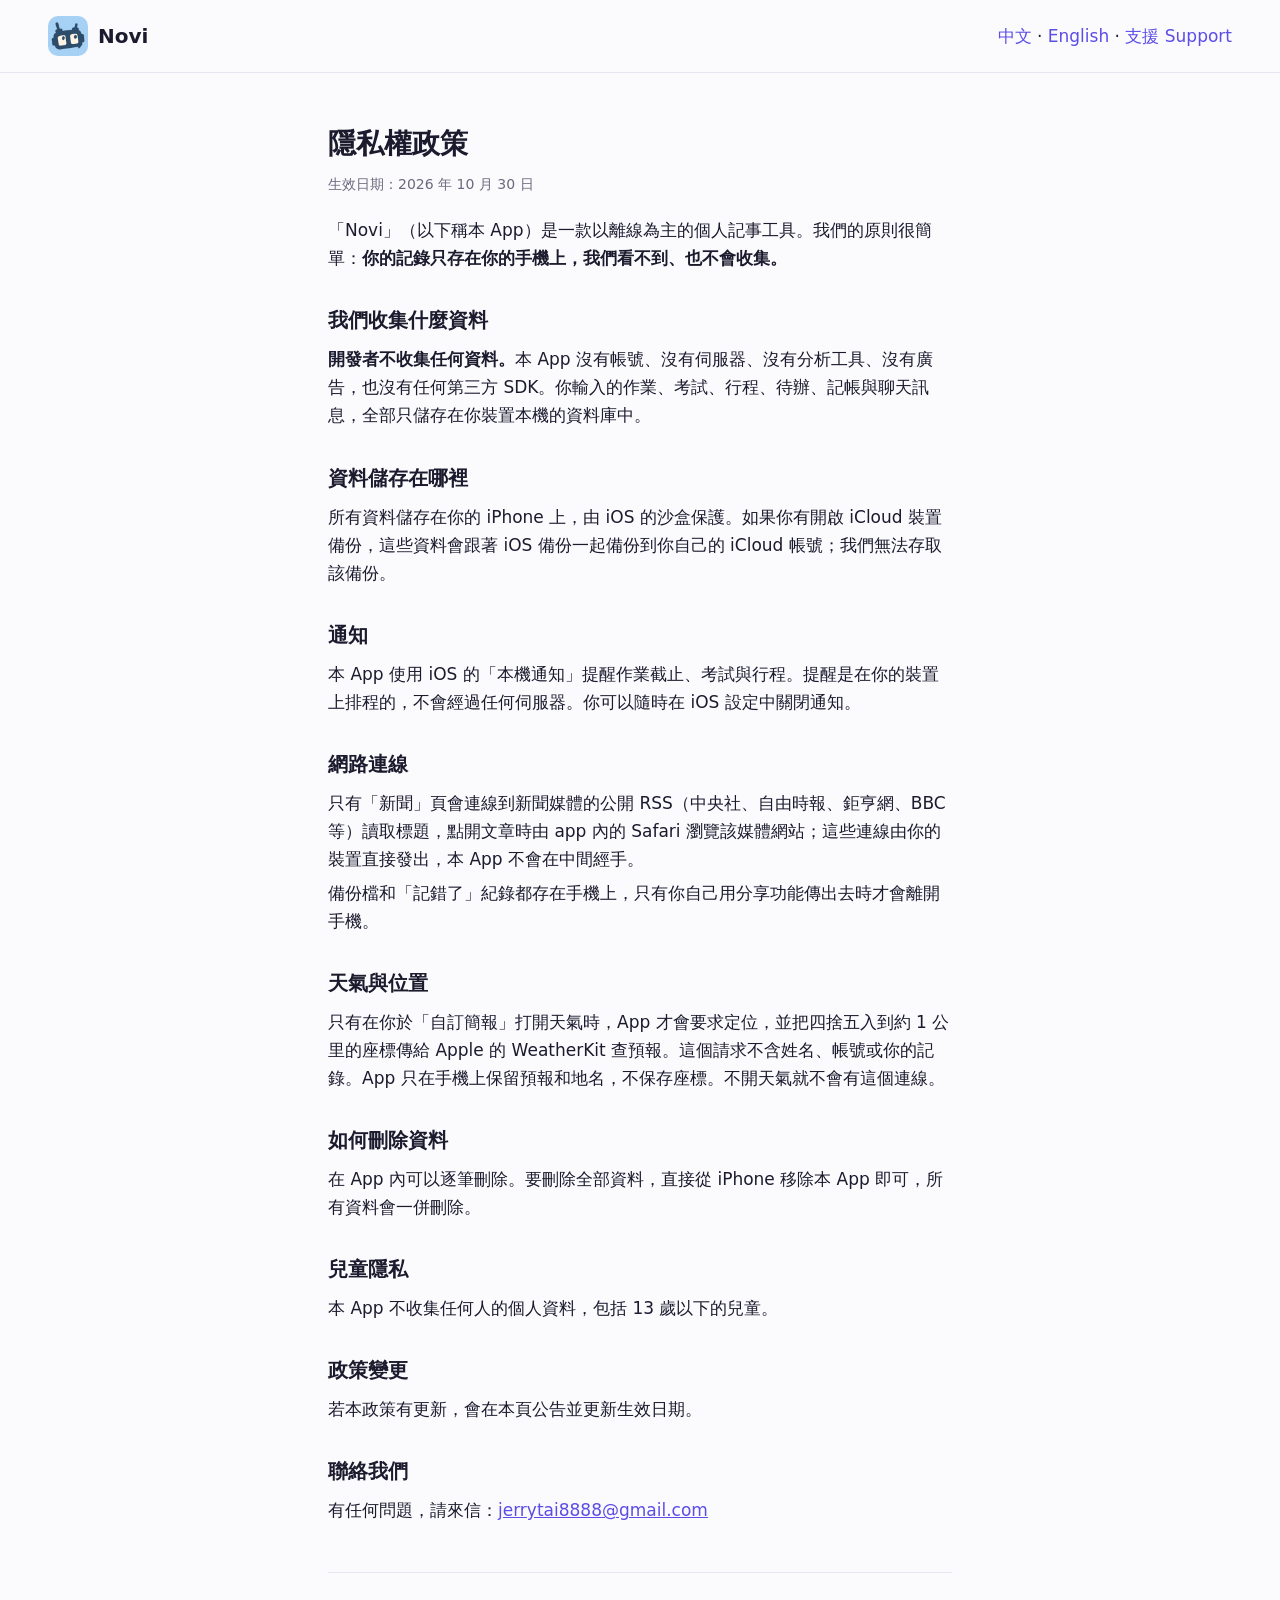
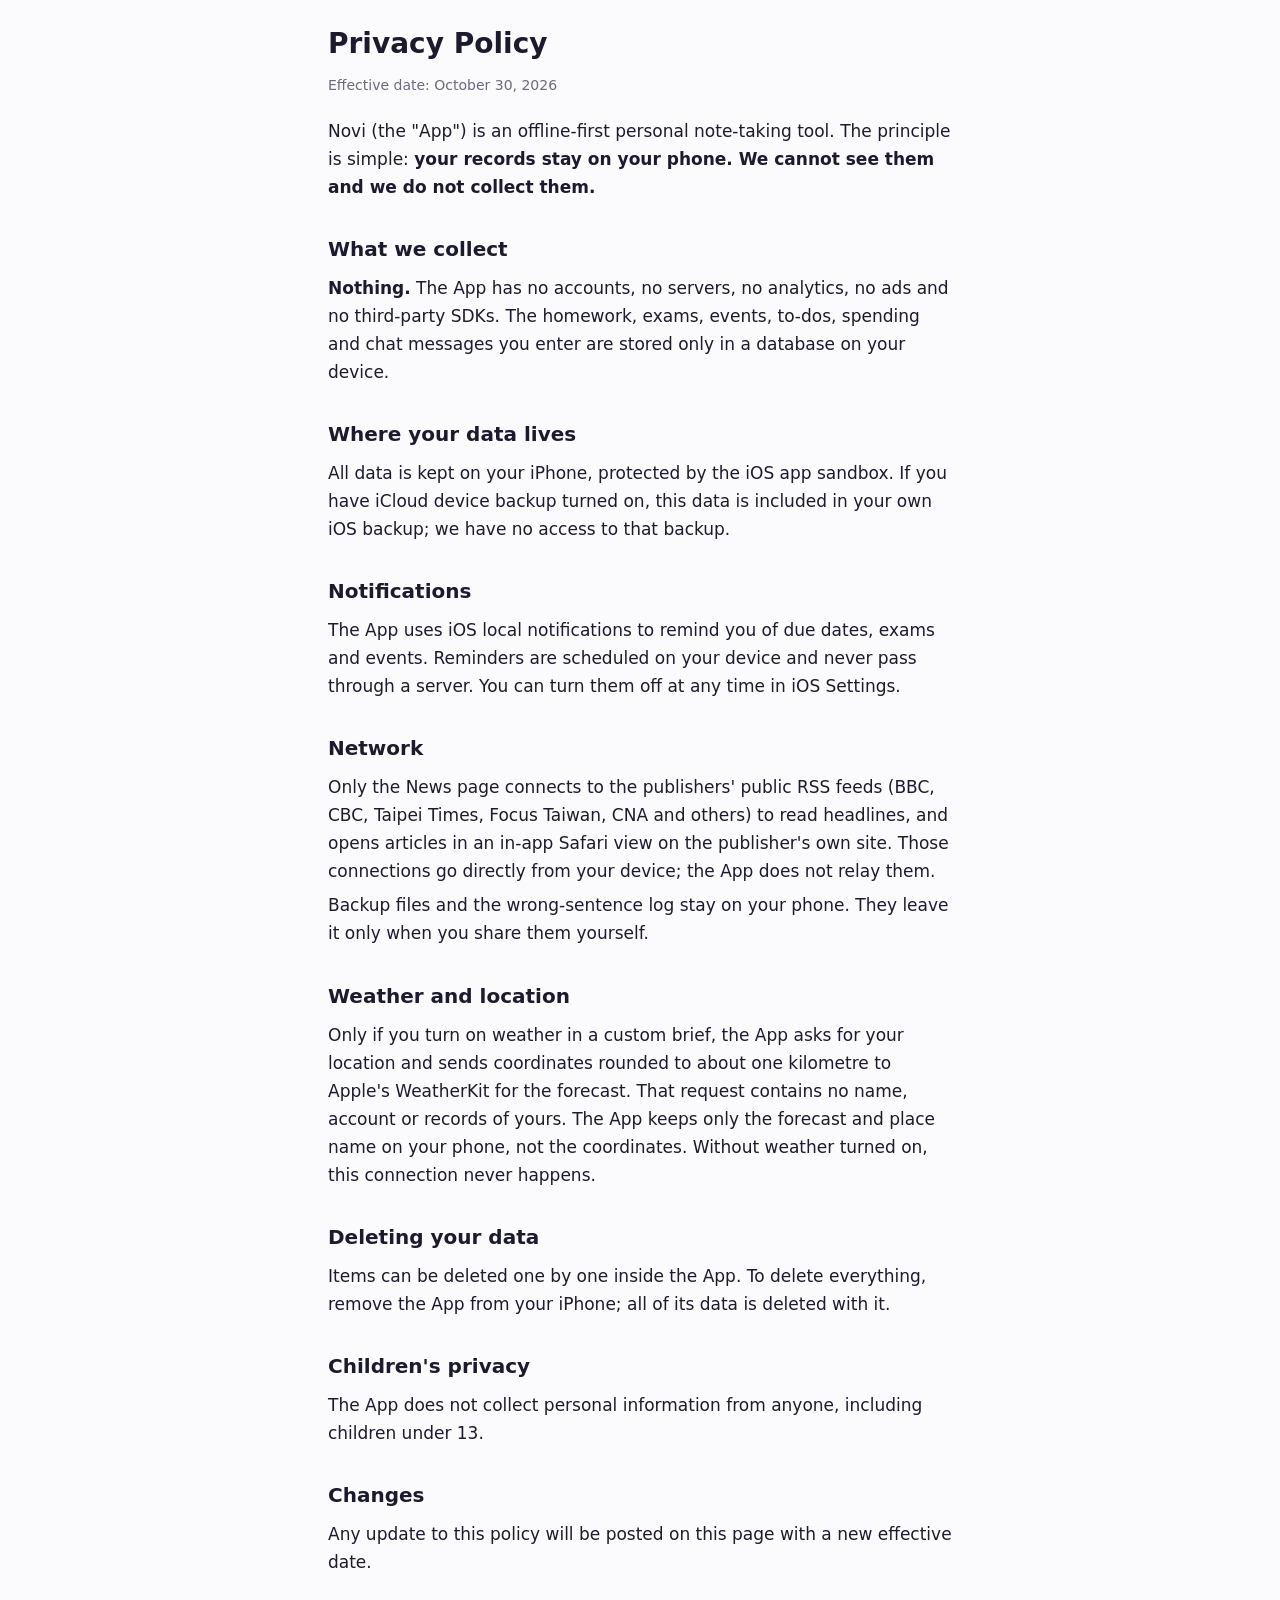
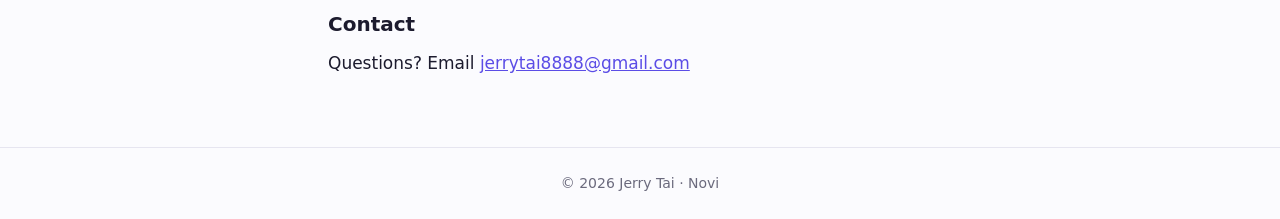
==== privacy.html @ 0ac44ead "Describe WeatherKit and shared files for Novi 1.1 Hold this branch until 1.1 is live: 1.0 still uses" ====
<!doctype html>
<html lang="zh-Hant">
<head>
<meta charset="utf-8">
<meta name="viewport" content="width=device-width, initial-scale=1">
<title>Novi — 隱私權政策 / Privacy Policy</title>
<link rel="stylesheet" href="style.css">
</head>
<body>
<header>
  <a class="brand" href="./"><img src="icon.png" alt="" width="40" height="40"> Novi</a>
  <nav><a href="#zh">中文</a> · <a href="#en">English</a> · <a href="./">支援 Support</a></nav>
</header>

<main>
<section id="zh">
  <h1>隱私權政策</h1>
  <p class="meta">生效日期：2026 年 10 月 30 日</p>

  <p>「Novi」（以下稱本 App）是一款以離線為主的個人記事工具。我們的原則很簡單：<strong>你的記錄只存在你的手機上，我們看不到、也不會收集。</strong></p>

  <h2>我們收集什麼資料</h2>
  <p><strong>開發者不收集任何資料。</strong>本 App 沒有帳號、沒有伺服器、沒有分析工具、沒有廣告，也沒有任何第三方 SDK。你輸入的作業、考試、行程、待辦、記帳與聊天訊息，全部只儲存在你裝置本機的資料庫中。</p>

  <h2>資料儲存在哪裡</h2>
  <p>所有資料儲存在你的 iPhone 上，由 iOS 的沙盒保護。如果你有開啟 iCloud 裝置備份，這些資料會跟著 iOS 備份一起備份到你自己的 iCloud 帳號；我們無法存取該備份。</p>

  <h2>通知</h2>
  <p>本 App 使用 iOS 的「本機通知」提醒作業截止、考試與行程。提醒是在你的裝置上排程的，不會經過任何伺服器。你可以隨時在 iOS 設定中關閉通知。</p>

  <h2>網路連線</h2>
  <p>只有「新聞」頁會連線到新聞媒體的公開 RSS（中央社、自由時報、鉅亨網、BBC 等）讀取標題，點開文章時由 app 內的 Safari 瀏覽該媒體網站；這些連線由你的裝置直接發出，本 App 不會在中間經手。</p>
  <p>備份檔和「記錯了」紀錄都存在手機上，只有你自己用分享功能傳出去時才會離開手機。</p>
  <h2>天氣與位置</h2>
  <p>只有在你於「自訂簡報」打開天氣時，App 才會要求定位，並把四捨五入到約 1 公里的座標傳給 Apple 的 WeatherKit 查預報。這個請求不含姓名、帳號或你的記錄。App 只在手機上保留預報和地名，不保存座標。不開天氣就不會有這個連線。</p>

  <h2>如何刪除資料</h2>
  <p>在 App 內可以逐筆刪除。要刪除全部資料，直接從 iPhone 移除本 App 即可，所有資料會一併刪除。</p>

  <h2>兒童隱私</h2>
  <p>本 App 不收集任何人的個人資料，包括 13 歲以下的兒童。</p>

  <h2>政策變更</h2>
  <p>若本政策有更新，會在本頁公告並更新生效日期。</p>

  <h2>聯絡我們</h2>
  <p>有任何問題，請來信：<a href="mailto:jerrytai8888@gmail.com">jerrytai8888@gmail.com</a></p>
</section>

<hr>

<section id="en" lang="en">
  <h1>Privacy Policy</h1>
  <p class="meta">Effective date: October 30, 2026</p>

  <p>Novi (the "App") is an offline-first personal note-taking tool. The principle is simple: <strong>your records stay on your phone. We cannot see them and we do not collect them.</strong></p>

  <h2>What we collect</h2>
  <p><strong>Nothing.</strong> The App has no accounts, no servers, no analytics, no ads and no third-party SDKs. The homework, exams, events, to-dos, spending and chat messages you enter are stored only in a database on your device.</p>

  <h2>Where your data lives</h2>
  <p>All data is kept on your iPhone, protected by the iOS app sandbox. If you have iCloud device backup turned on, this data is included in your own iOS backup; we have no access to that backup.</p>

  <h2>Notifications</h2>
  <p>The App uses iOS local notifications to remind you of due dates, exams and events. Reminders are scheduled on your device and never pass through a server. You can turn them off at any time in iOS Settings.</p>

  <h2>Network</h2>
  <p>Only the News page connects to the publishers' public RSS feeds (BBC, CBC, Taipei Times, Focus Taiwan, CNA and others) to read headlines, and opens articles in an in-app Safari view on the publisher's own site. Those connections go directly from your device; the App does not relay them.</p>
  <p>Backup files and the wrong-sentence log stay on your phone. They leave it only when you share them yourself.</p>
  <h2>Weather and location</h2>
  <p>Only if you turn on weather in a custom brief, the App asks for your location and sends coordinates rounded to about one kilometre to Apple's WeatherKit for the forecast. That request contains no name, account or records of yours. The App keeps only the forecast and place name on your phone, not the coordinates. Without weather turned on, this connection never happens.</p>

  <h2>Deleting your data</h2>
  <p>Items can be deleted one by one inside the App. To delete everything, remove the App from your iPhone; all of its data is deleted with it.</p>

  <h2>Children's privacy</h2>
  <p>The App does not collect personal information from anyone, including children under 13.</p>

  <h2>Changes</h2>
  <p>Any update to this policy will be posted on this page with a new effective date.</p>

  <h2>Contact</h2>
  <p>Questions? Email <a href="mailto:jerrytai8888@gmail.com">jerrytai8888@gmail.com</a></p>
</section>
</main>

<footer>© 2026 Jerry Tai · Novi</footer>
</body>
</html>
---- style.css ----
:root {
  --ink: #1c1b2e;
  --muted: #6b6a7d;
  --accent: #5b4de6;
  --bg: #fbfbfe;
  --card: #ffffff;
  --line: #e6e5f0;
}
@media (prefers-color-scheme: dark) {
  :root { --ink: #f1f0fa; --muted: #a09fb3; --accent: #8f85ff; --bg: #121220; --card: #1b1b2c; --line: #2b2b40; }
}
* { box-sizing: border-box; }
body {
  margin: 0;
  font: 17px/1.65 -apple-system, "PingFang TC", "Noto Sans TC", system-ui, sans-serif;
  color: var(--ink);
  background: var(--bg);
}
header {
  display: flex; align-items: center; justify-content: space-between; gap: 12px; flex-wrap: wrap;
  padding: 16px clamp(16px, 5vw, 48px);
  border-bottom: 1px solid var(--line);
}
.brand { display: flex; align-items: center; gap: 10px; font-weight: 700; font-size: 20px; color: var(--ink); text-decoration: none; }
.brand img { border-radius: 10px; }
.brand span { color: var(--muted); font-weight: 500; }
nav a { color: var(--accent); text-decoration: none; }
main { max-width: 720px; margin: 0 auto; padding: 24px clamp(16px, 5vw, 48px) 64px; }
.hero { text-align: center; padding: 24px 0 8px; }
.hero img { border-radius: 22px; box-shadow: 0 12px 32px rgba(91, 77, 230, .25); }
.hero h1 { font-size: 32px; margin: 16px 0 8px; }
.hero p { color: var(--muted); margin: 6px auto; max-width: 520px; }
.hero .en { font-size: 15px; }
h1 { font-size: 28px; margin: 24px 0 4px; }
h2 { font-size: 20px; margin: 32px 0 8px; }
h3 { font-size: 17px; margin: 24px 0 4px; }
p, li { margin: 6px 0; }
.meta { color: var(--muted); font-size: 14px; margin-bottom: 20px; }
code { background: var(--card); border: 1px solid var(--line); border-radius: 6px; padding: 1px 6px; font-size: 15px; }
hr { border: 0; border-top: 1px solid var(--line); margin: 48px 0; }
a { color: var(--accent); }
footer { text-align: center; color: var(--muted); font-size: 14px; padding: 24px; border-top: 1px solid var(--line); }
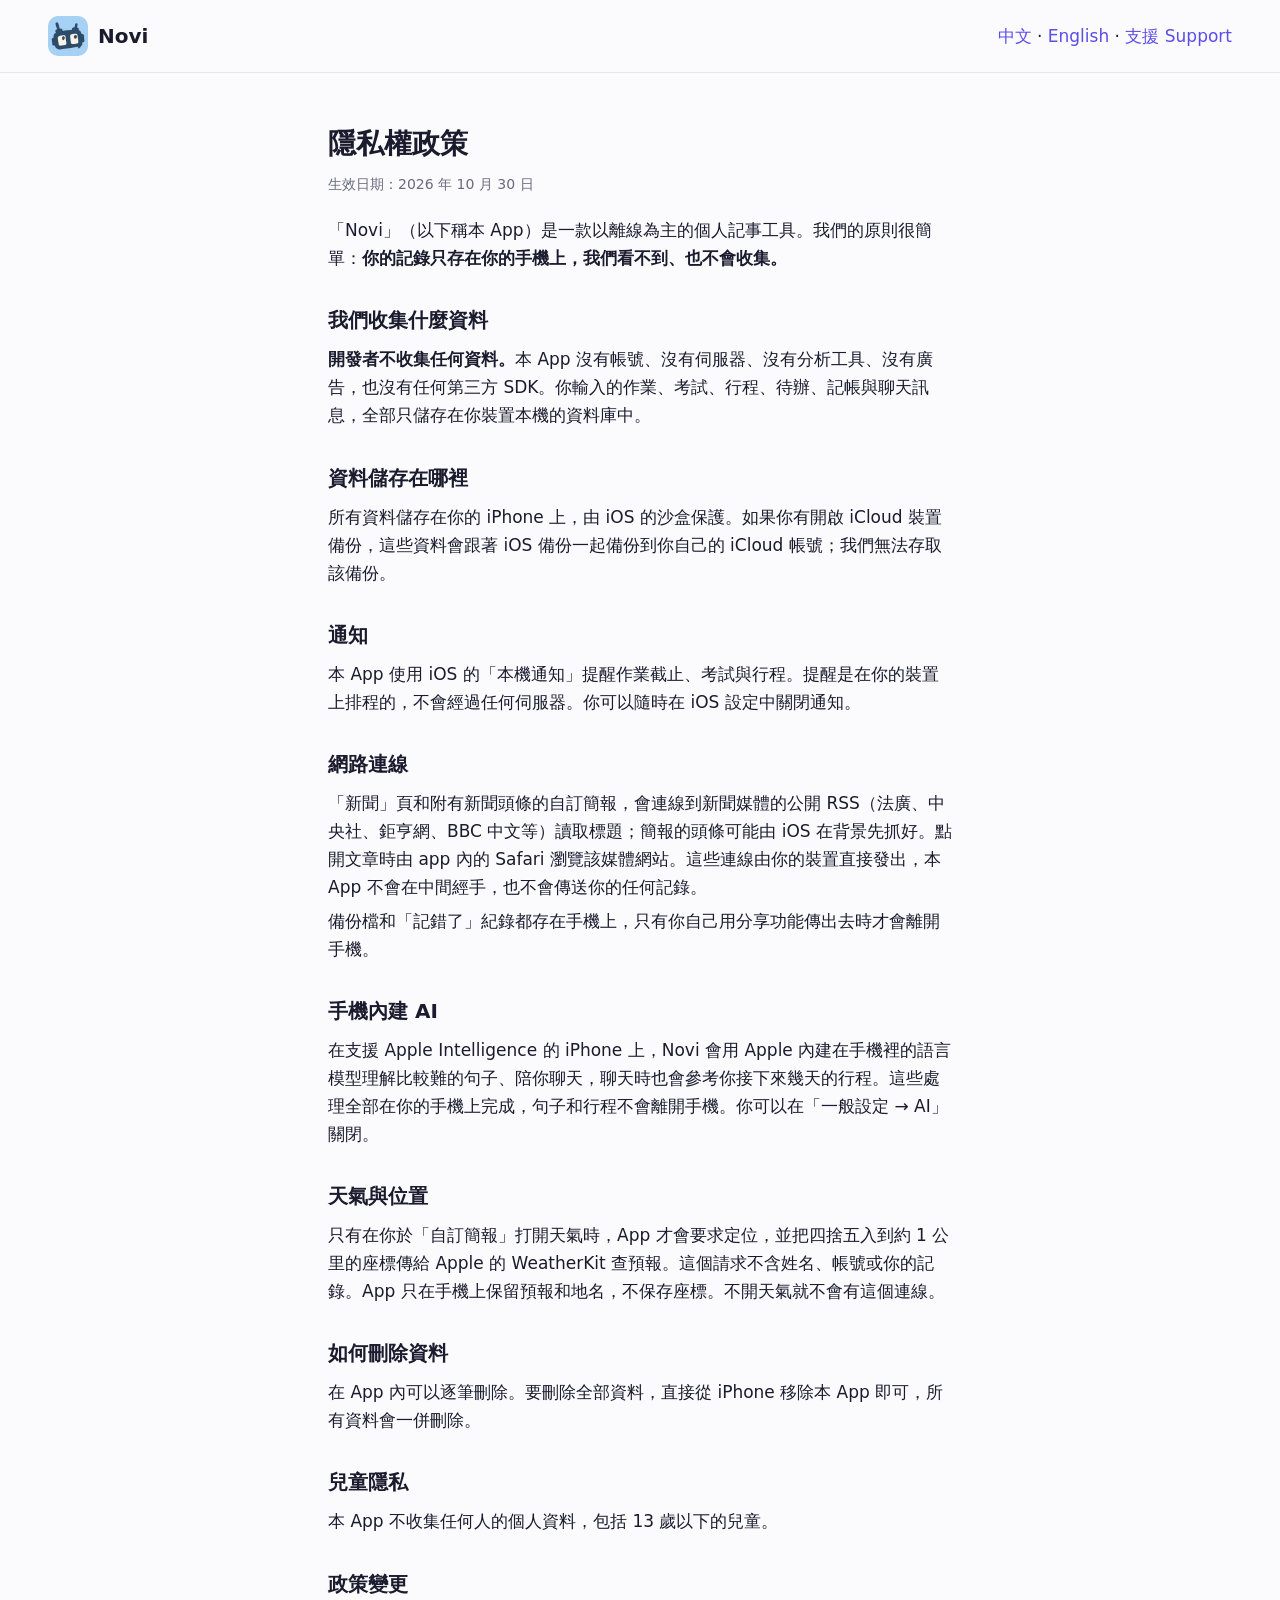
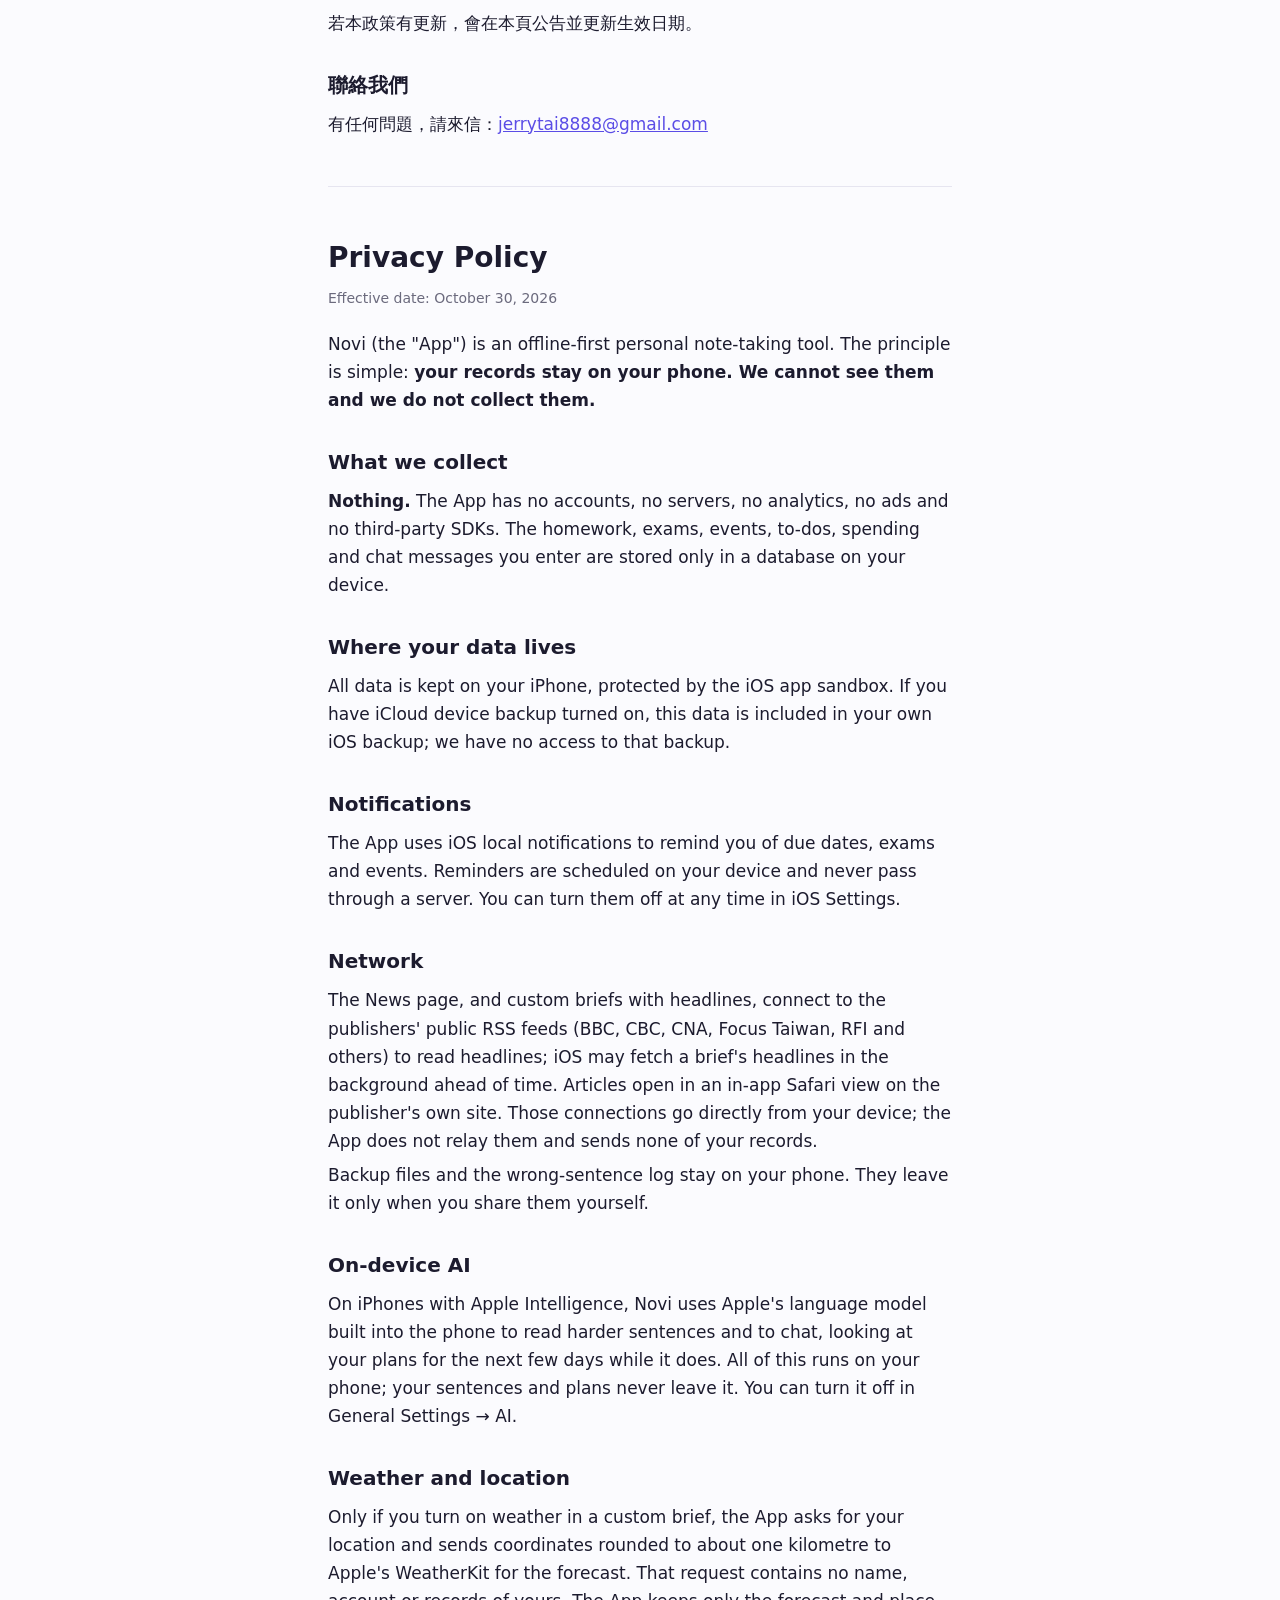
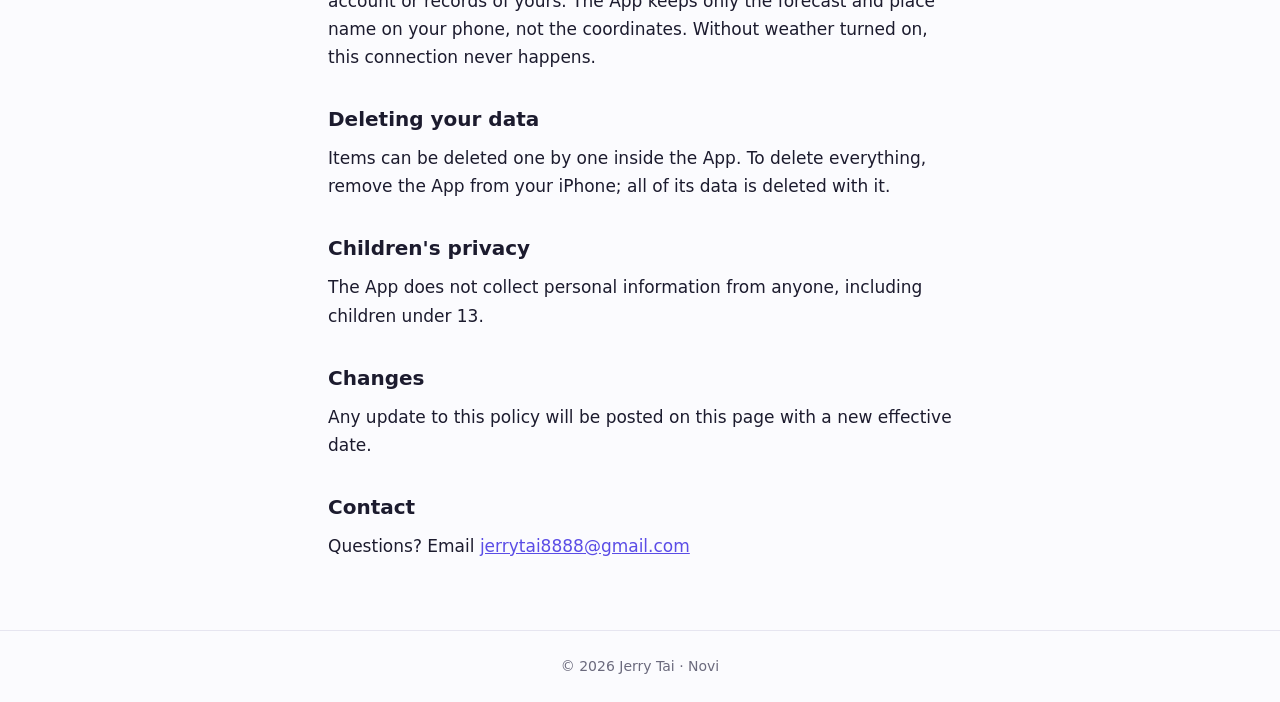
==== commit a490f2db: "Privacy for Novi 1.2: Asia news, headlines in briefs, on-device AI Co-Authored-By: Claude Opus 5.5 <" ====
--- a/privacy.html
+++ b/privacy.html
@@ -29,8 +29,11 @@
   <p>本 App 使用 iOS 的「本機通知」提醒作業截止、考試與行程。提醒是在你的裝置上排程的，不會經過任何伺服器。你可以隨時在 iOS 設定中關閉通知。</p>
 
   <h2>網路連線</h2>
-  <p>只有「新聞」頁會連線到新聞媒體的公開 RSS（中央社、自由時報、鉅亨網、BBC 等）讀取標題，點開文章時由 app 內的 Safari 瀏覽該媒體網站；這些連線由你的裝置直接發出，本 App 不會在中間經手。</p>
+  <p>「新聞」頁和附有新聞頭條的自訂簡報，會連線到新聞媒體的公開 RSS（法廣、中央社、鉅亨網、BBC 中文等）讀取標題；簡報的頭條可能由 iOS 在背景先抓好。點開文章時由 app 內的 Safari 瀏覽該媒體網站。這些連線由你的裝置直接發出，本 App 不會在中間經手，也不會傳送你的任何記錄。</p>
   <p>備份檔和「記錯了」紀錄都存在手機上，只有你自己用分享功能傳出去時才會離開手機。</p>
+  <h2>手機內建 AI</h2>
+  <p>在支援 Apple Intelligence 的 iPhone 上，Novi 會用 Apple 內建在手機裡的語言模型理解比較難的句子、陪你聊天，聊天時也會參考你接下來幾天的行程。這些處理全部在你的手機上完成，句子和行程不會離開手機。你可以在「一般設定 → AI」關閉。</p>
+
   <h2>天氣與位置</h2>
   <p>只有在你於「自訂簡報」打開天氣時，App 才會要求定位，並把四捨五入到約 1 公里的座標傳給 Apple 的 WeatherKit 查預報。這個請求不含姓名、帳號或你的記錄。App 只在手機上保留預報和地名，不保存座標。不開天氣就不會有這個連線。</p>
 
@@ -65,8 +68,11 @@
   <p>The App uses iOS local notifications to remind you of due dates, exams and events. Reminders are scheduled on your device and never pass through a server. You can turn them off at any time in iOS Settings.</p>
 
   <h2>Network</h2>
-  <p>Only the News page connects to the publishers' public RSS feeds (BBC, CBC, Taipei Times, Focus Taiwan, CNA and others) to read headlines, and opens articles in an in-app Safari view on the publisher's own site. Those connections go directly from your device; the App does not relay them.</p>
+  <p>The News page, and custom briefs with headlines, connect to the publishers' public RSS feeds (BBC, CBC, CNA, Focus Taiwan, RFI and others) to read headlines; iOS may fetch a brief's headlines in the background ahead of time. Articles open in an in-app Safari view on the publisher's own site. Those connections go directly from your device; the App does not relay them and sends none of your records.</p>
   <p>Backup files and the wrong-sentence log stay on your phone. They leave it only when you share them yourself.</p>
+  <h2>On-device AI</h2>
+  <p>On iPhones with Apple Intelligence, Novi uses Apple's language model built into the phone to read harder sentences and to chat, looking at your plans for the next few days while it does. All of this runs on your phone; your sentences and plans never leave it. You can turn it off in General Settings → AI.</p>
+
   <h2>Weather and location</h2>
   <p>Only if you turn on weather in a custom brief, the App asks for your location and sends coordinates rounded to about one kilometre to Apple's WeatherKit for the forecast. That request contains no name, account or records of yours. The App keeps only the forecast and place name on your phone, not the coordinates. Without weather turned on, this connection never happens.</p>
 
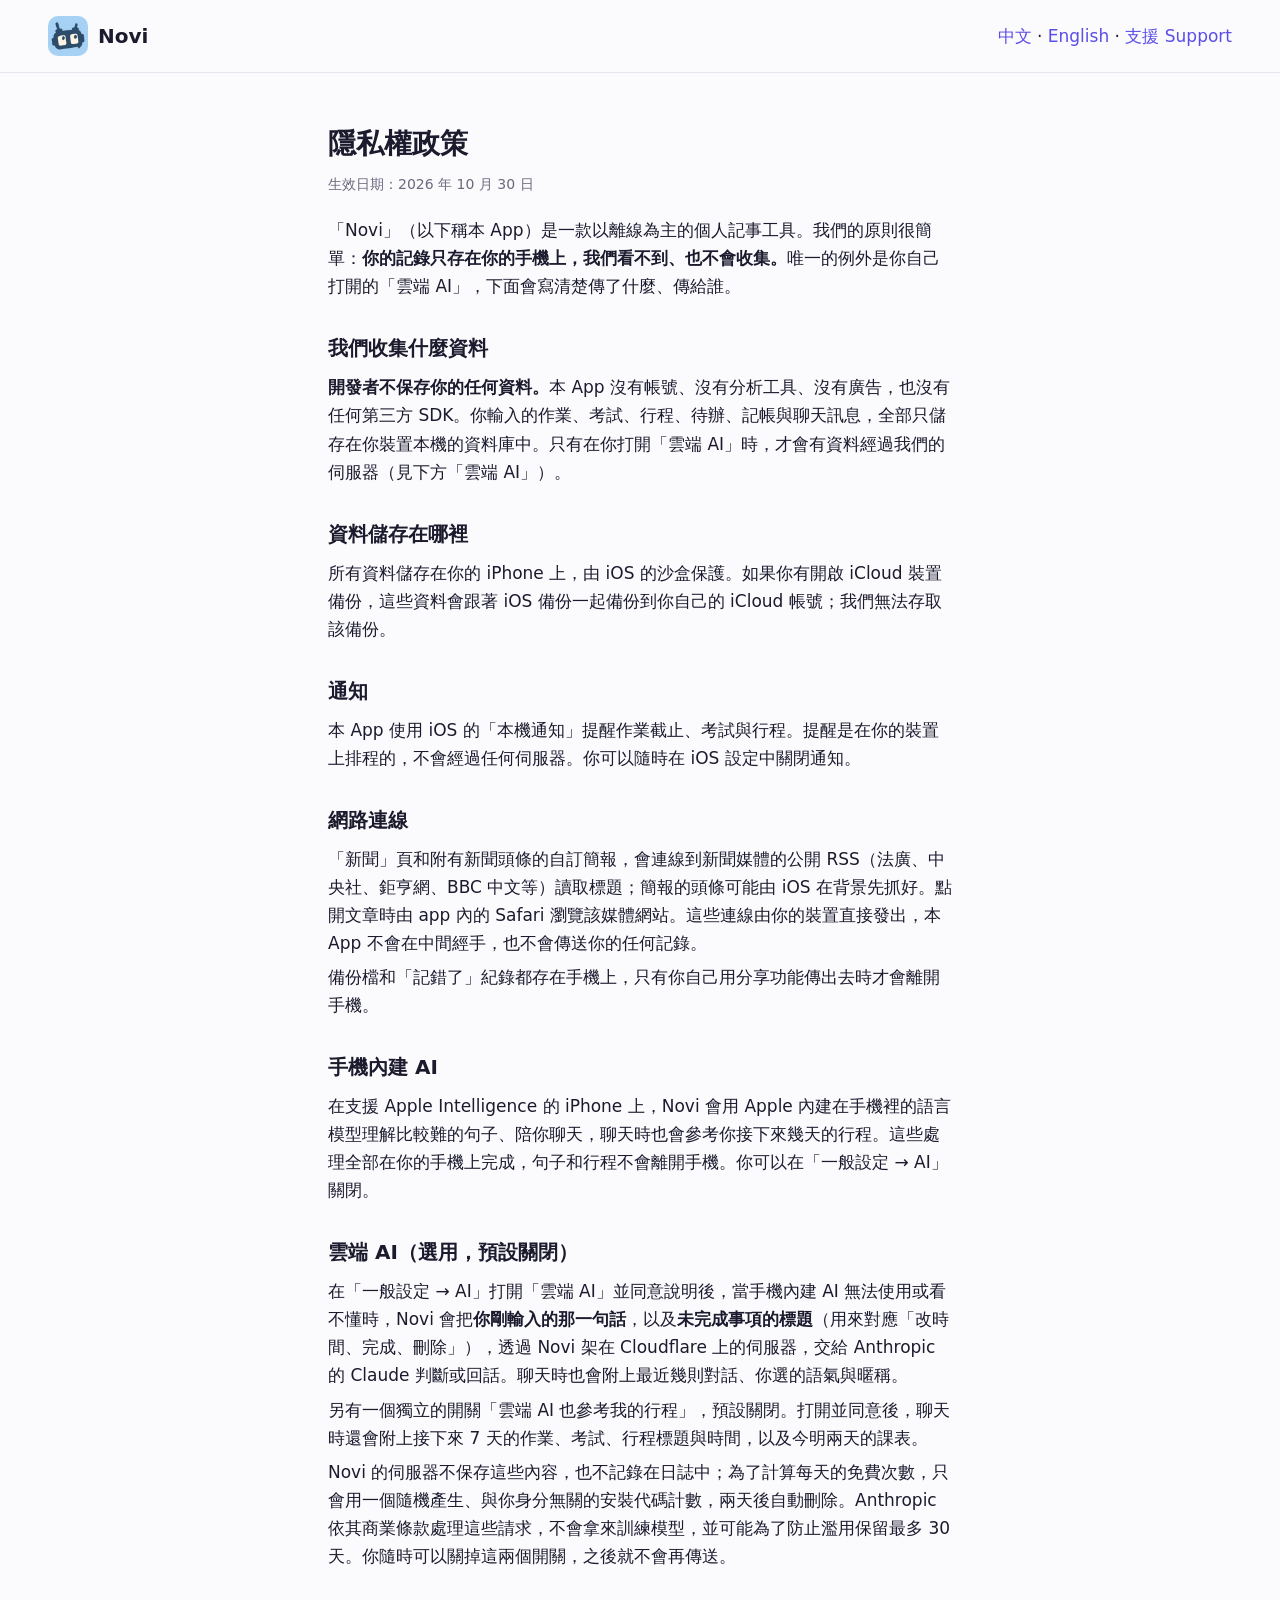
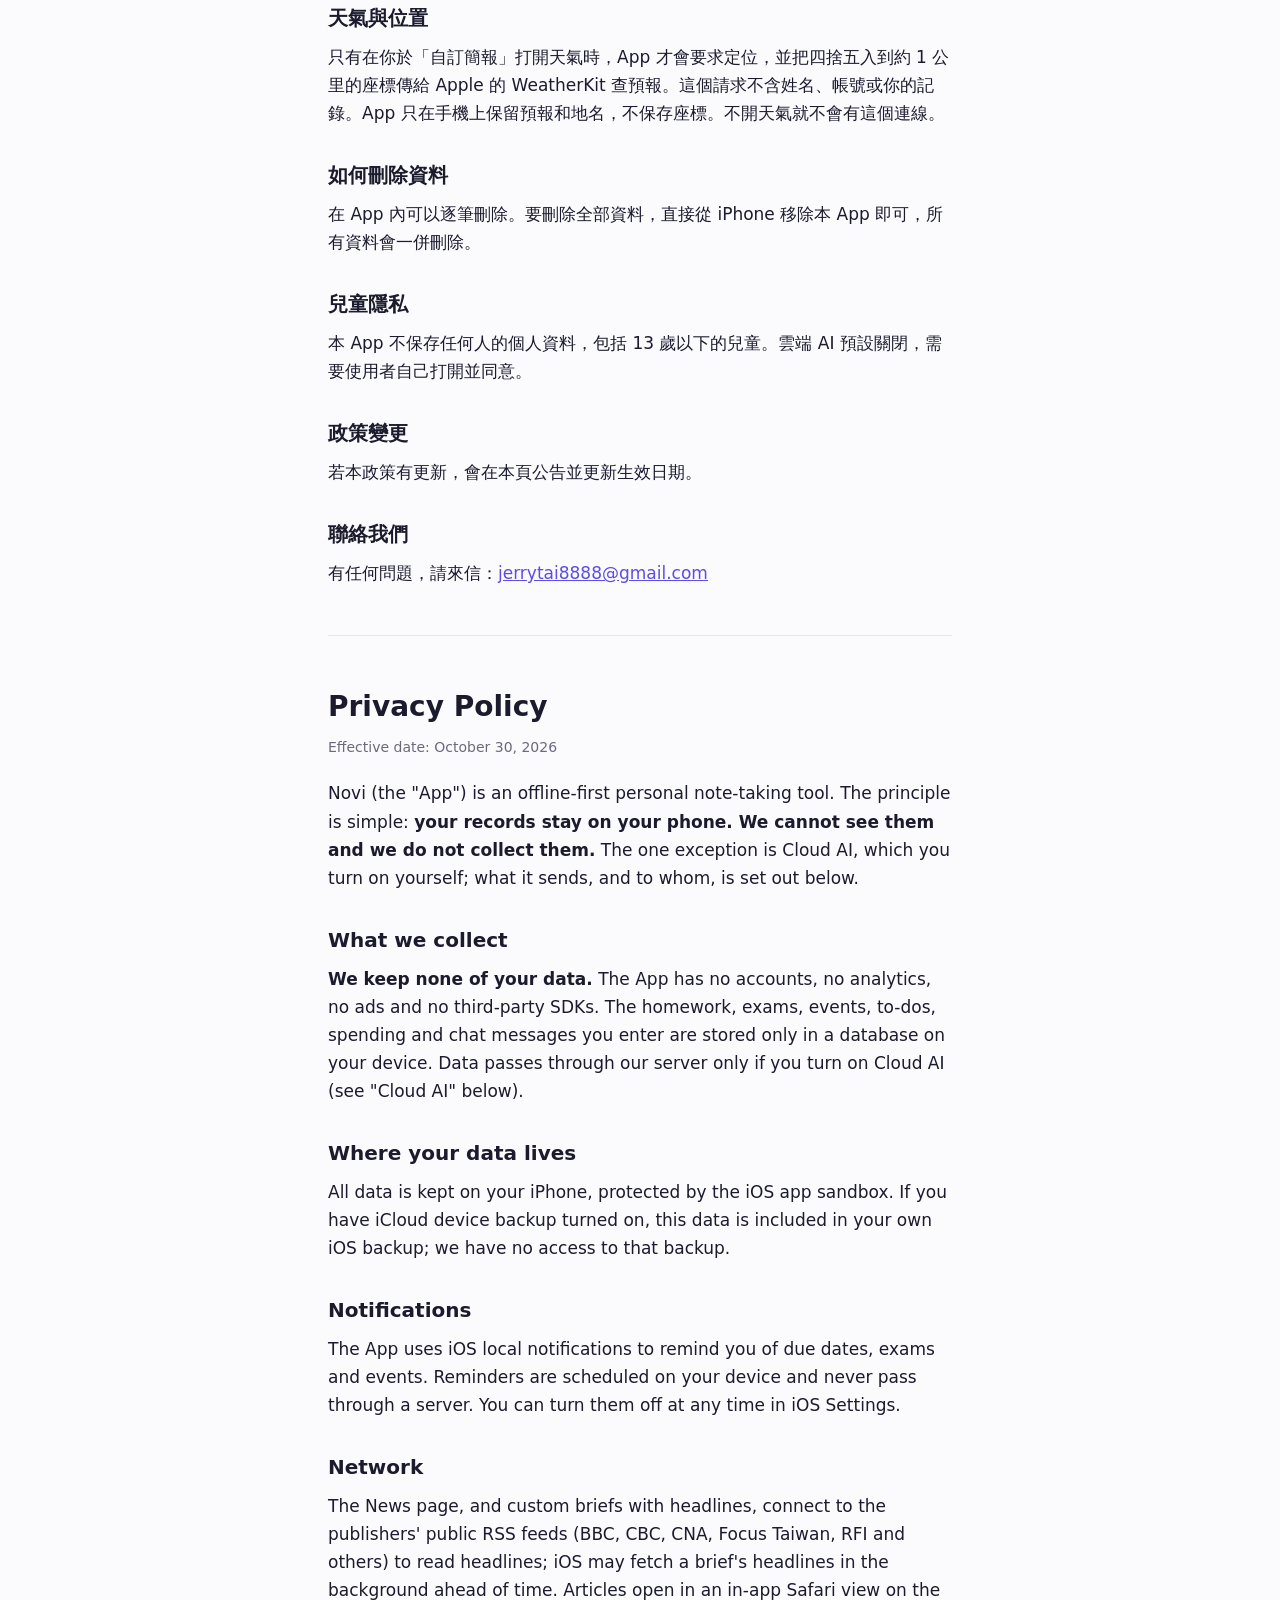
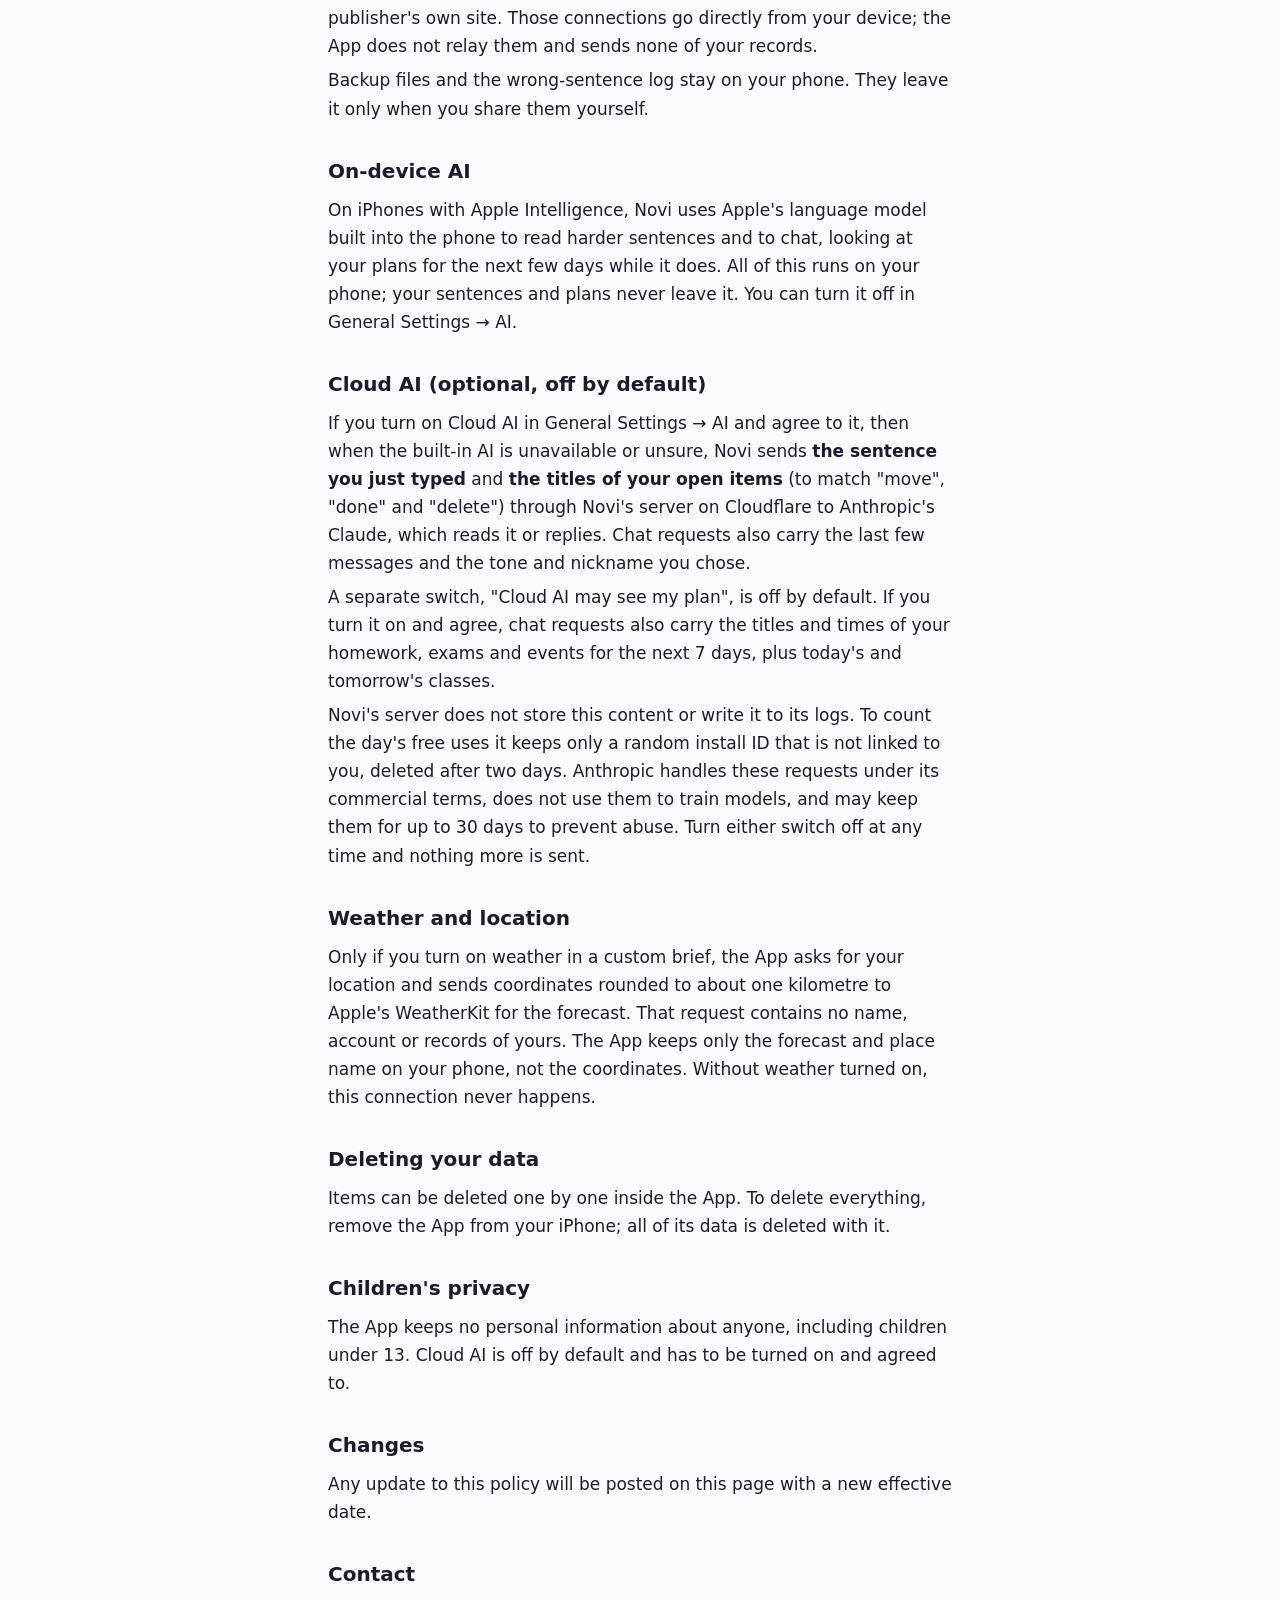
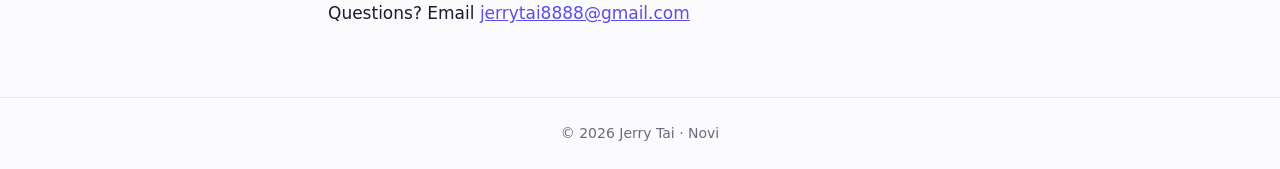
==== commit fe78e1de: "Privacy for Novi 1.3: optional Cloud AI and plan sharing Co-Authored-By: Claude Opus 5.5 <noreply@an" ====
--- a/privacy.html
+++ b/privacy.html
@@ -17,10 +17,10 @@
   <h1>隱私權政策</h1>
   <p class="meta">生效日期：2026 年 10 月 30 日</p>
 
-  <p>「Novi」（以下稱本 App）是一款以離線為主的個人記事工具。我們的原則很簡單：<strong>你的記錄只存在你的手機上，我們看不到、也不會收集。</strong></p>
+  <p>「Novi」（以下稱本 App）是一款以離線為主的個人記事工具。我們的原則很簡單：<strong>你的記錄只存在你的手機上，我們看不到、也不會收集。</strong>唯一的例外是你自己打開的「雲端 AI」，下面會寫清楚傳了什麼、傳給誰。</p>
 
   <h2>我們收集什麼資料</h2>
-  <p><strong>開發者不收集任何資料。</strong>本 App 沒有帳號、沒有伺服器、沒有分析工具、沒有廣告，也沒有任何第三方 SDK。你輸入的作業、考試、行程、待辦、記帳與聊天訊息，全部只儲存在你裝置本機的資料庫中。</p>
+  <p><strong>開發者不保存你的任何資料。</strong>本 App 沒有帳號、沒有分析工具、沒有廣告，也沒有任何第三方 SDK。你輸入的作業、考試、行程、待辦、記帳與聊天訊息，全部只儲存在你裝置本機的資料庫中。只有在你打開「雲端 AI」時，才會有資料經過我們的伺服器（見下方「雲端 AI」）。</p>
 
   <h2>資料儲存在哪裡</h2>
   <p>所有資料儲存在你的 iPhone 上，由 iOS 的沙盒保護。如果你有開啟 iCloud 裝置備份，這些資料會跟著 iOS 備份一起備份到你自己的 iCloud 帳號；我們無法存取該備份。</p>
@@ -34,6 +34,11 @@
   <h2>手機內建 AI</h2>
   <p>在支援 Apple Intelligence 的 iPhone 上，Novi 會用 Apple 內建在手機裡的語言模型理解比較難的句子、陪你聊天，聊天時也會參考你接下來幾天的行程。這些處理全部在你的手機上完成，句子和行程不會離開手機。你可以在「一般設定 → AI」關閉。</p>
 
+  <h2>雲端 AI（選用，預設關閉）</h2>
+  <p>在「一般設定 → AI」打開「雲端 AI」並同意說明後，當手機內建 AI 無法使用或看不懂時，Novi 會把<strong>你剛輸入的那一句話</strong>，以及<strong>未完成事項的標題</strong>（用來對應「改時間、完成、刪除」），透過 Novi 架在 Cloudflare 上的伺服器，交給 Anthropic 的 Claude 判斷或回話。聊天時也會附上最近幾則對話、你選的語氣與暱稱。</p>
+  <p>另有一個獨立的開關「雲端 AI 也參考我的行程」，預設關閉。打開並同意後，聊天時還會附上接下來 7 天的作業、考試、行程標題與時間，以及今明兩天的課表。</p>
+  <p>Novi 的伺服器不保存這些內容，也不記錄在日誌中；為了計算每天的免費次數，只會用一個隨機產生、與你身分無關的安裝代碼計數，兩天後自動刪除。Anthropic 依其商業條款處理這些請求，不會拿來訓練模型，並可能為了防止濫用保留最多 30 天。你隨時可以關掉這兩個開關，之後就不會再傳送。</p>
+
   <h2>天氣與位置</h2>
   <p>只有在你於「自訂簡報」打開天氣時，App 才會要求定位，並把四捨五入到約 1 公里的座標傳給 Apple 的 WeatherKit 查預報。這個請求不含姓名、帳號或你的記錄。App 只在手機上保留預報和地名，不保存座標。不開天氣就不會有這個連線。</p>
 
@@ -41,7 +46,7 @@
   <p>在 App 內可以逐筆刪除。要刪除全部資料，直接從 iPhone 移除本 App 即可，所有資料會一併刪除。</p>
 
   <h2>兒童隱私</h2>
-  <p>本 App 不收集任何人的個人資料，包括 13 歲以下的兒童。</p>
+  <p>本 App 不保存任何人的個人資料，包括 13 歲以下的兒童。雲端 AI 預設關閉，需要使用者自己打開並同意。</p>
 
   <h2>政策變更</h2>
   <p>若本政策有更新，會在本頁公告並更新生效日期。</p>
@@ -56,10 +61,10 @@
   <h1>Privacy Policy</h1>
   <p class="meta">Effective date: October 30, 2026</p>
 
-  <p>Novi (the "App") is an offline-first personal note-taking tool. The principle is simple: <strong>your records stay on your phone. We cannot see them and we do not collect them.</strong></p>
+  <p>Novi (the "App") is an offline-first personal note-taking tool. The principle is simple: <strong>your records stay on your phone. We cannot see them and we do not collect them.</strong> The one exception is Cloud AI, which you turn on yourself; what it sends, and to whom, is set out below.</p>
 
   <h2>What we collect</h2>
-  <p><strong>Nothing.</strong> The App has no accounts, no servers, no analytics, no ads and no third-party SDKs. The homework, exams, events, to-dos, spending and chat messages you enter are stored only in a database on your device.</p>
+  <p><strong>We keep none of your data.</strong> The App has no accounts, no analytics, no ads and no third-party SDKs. The homework, exams, events, to-dos, spending and chat messages you enter are stored only in a database on your device. Data passes through our server only if you turn on Cloud AI (see "Cloud AI" below).</p>
 
   <h2>Where your data lives</h2>
   <p>All data is kept on your iPhone, protected by the iOS app sandbox. If you have iCloud device backup turned on, this data is included in your own iOS backup; we have no access to that backup.</p>
@@ -73,6 +78,11 @@
   <h2>On-device AI</h2>
   <p>On iPhones with Apple Intelligence, Novi uses Apple's language model built into the phone to read harder sentences and to chat, looking at your plans for the next few days while it does. All of this runs on your phone; your sentences and plans never leave it. You can turn it off in General Settings → AI.</p>
 
+  <h2>Cloud AI (optional, off by default)</h2>
+  <p>If you turn on Cloud AI in General Settings → AI and agree to it, then when the built-in AI is unavailable or unsure, Novi sends <strong>the sentence you just typed</strong> and <strong>the titles of your open items</strong> (to match "move", "done" and "delete") through Novi's server on Cloudflare to Anthropic's Claude, which reads it or replies. Chat requests also carry the last few messages and the tone and nickname you chose.</p>
+  <p>A separate switch, "Cloud AI may see my plan", is off by default. If you turn it on and agree, chat requests also carry the titles and times of your homework, exams and events for the next 7 days, plus today's and tomorrow's classes.</p>
+  <p>Novi's server does not store this content or write it to its logs. To count the day's free uses it keeps only a random install ID that is not linked to you, deleted after two days. Anthropic handles these requests under its commercial terms, does not use them to train models, and may keep them for up to 30 days to prevent abuse. Turn either switch off at any time and nothing more is sent.</p>
+
   <h2>Weather and location</h2>
   <p>Only if you turn on weather in a custom brief, the App asks for your location and sends coordinates rounded to about one kilometre to Apple's WeatherKit for the forecast. That request contains no name, account or records of yours. The App keeps only the forecast and place name on your phone, not the coordinates. Without weather turned on, this connection never happens.</p>
 
@@ -80,7 +90,7 @@
   <p>Items can be deleted one by one inside the App. To delete everything, remove the App from your iPhone; all of its data is deleted with it.</p>
 
   <h2>Children's privacy</h2>
-  <p>The App does not collect personal information from anyone, including children under 13.</p>
+  <p>The App keeps no personal information about anyone, including children under 13. Cloud AI is off by default and has to be turned on and agreed to.</p>
 
   <h2>Changes</h2>
   <p>Any update to this policy will be posted on this page with a new effective date.</p>
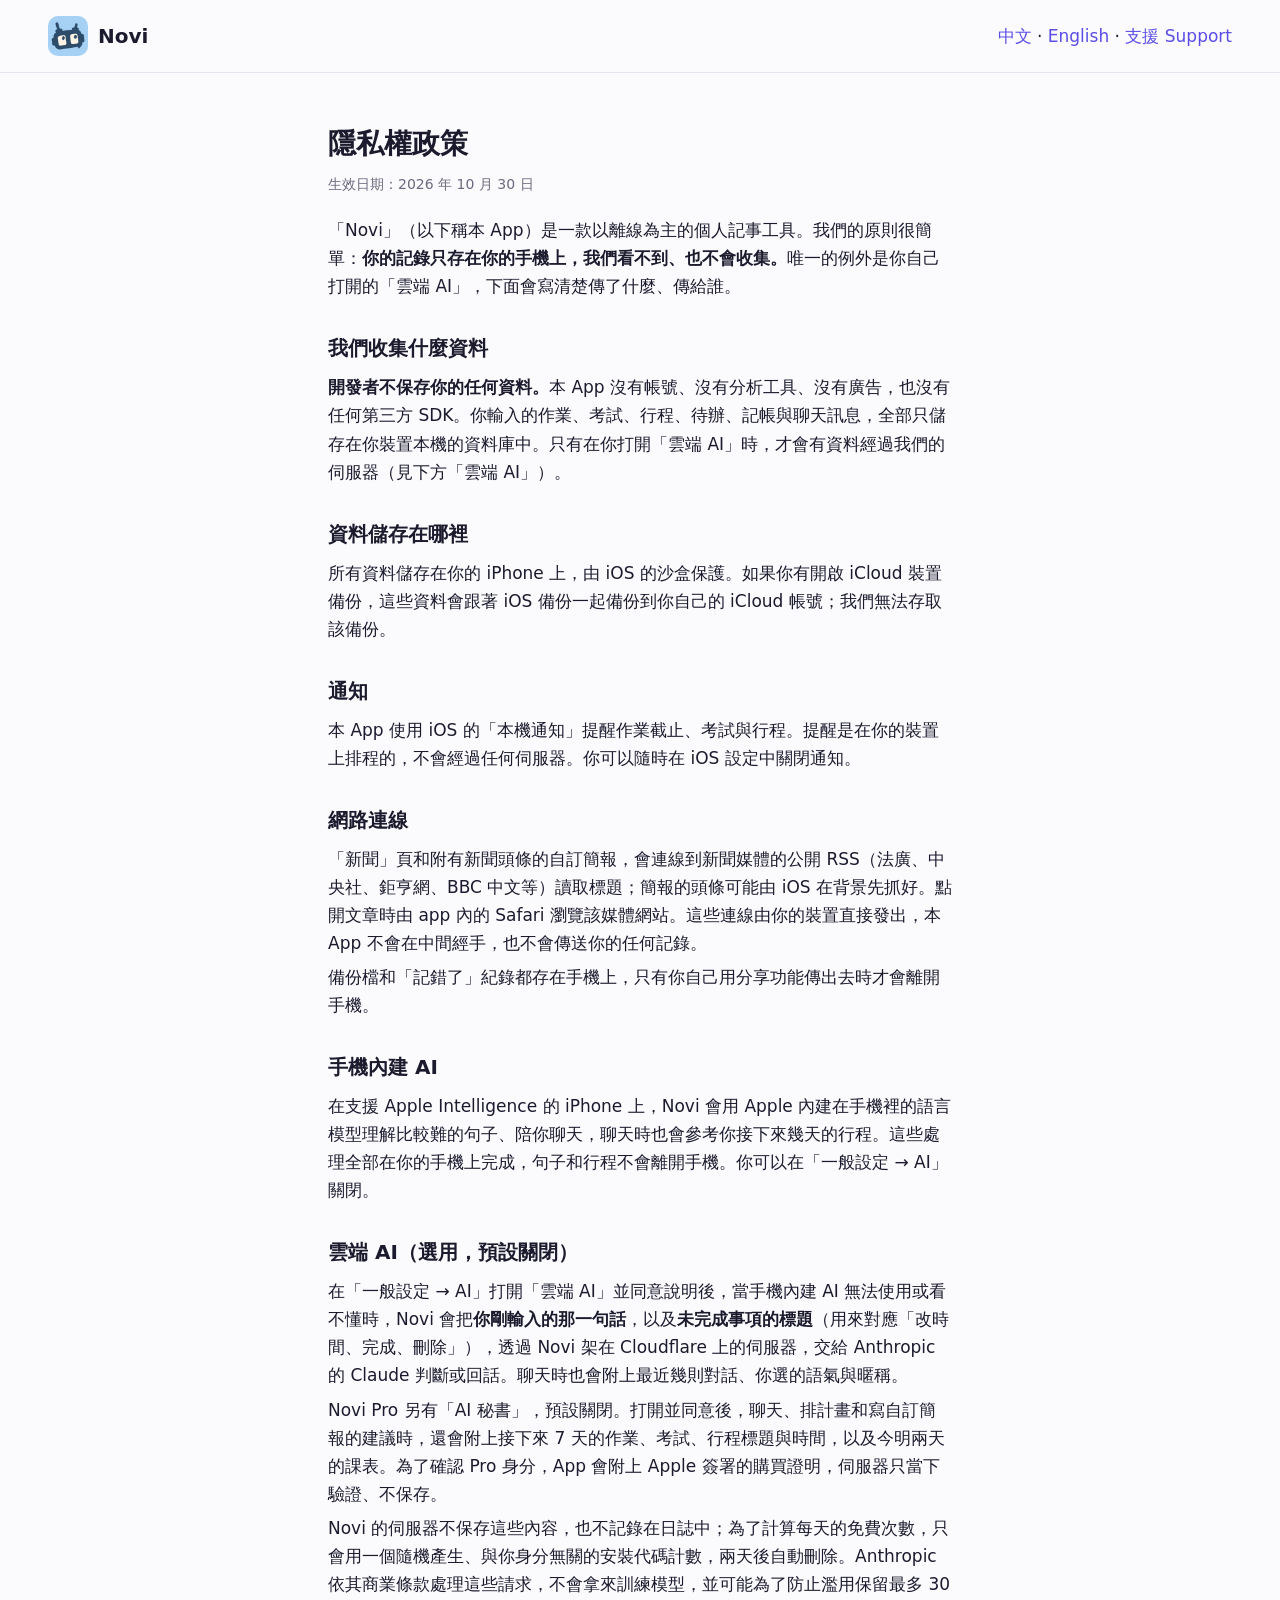
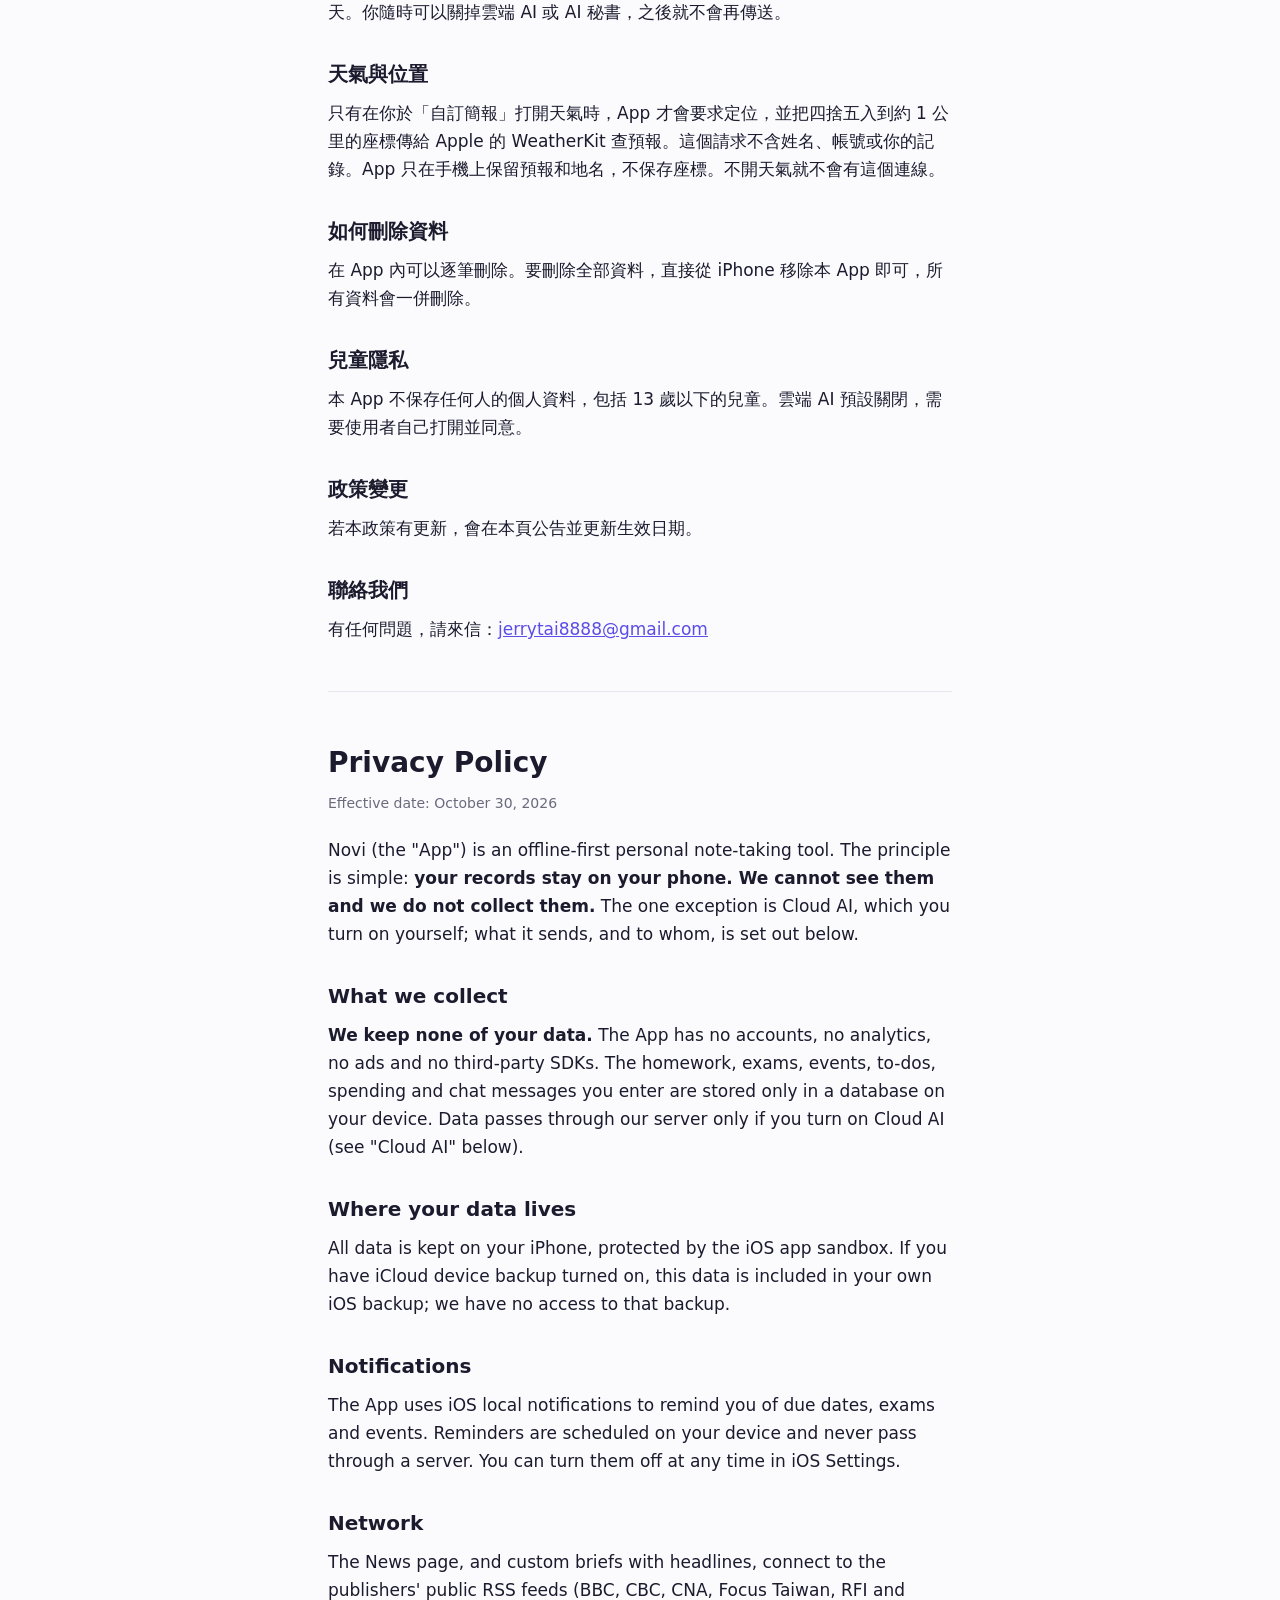
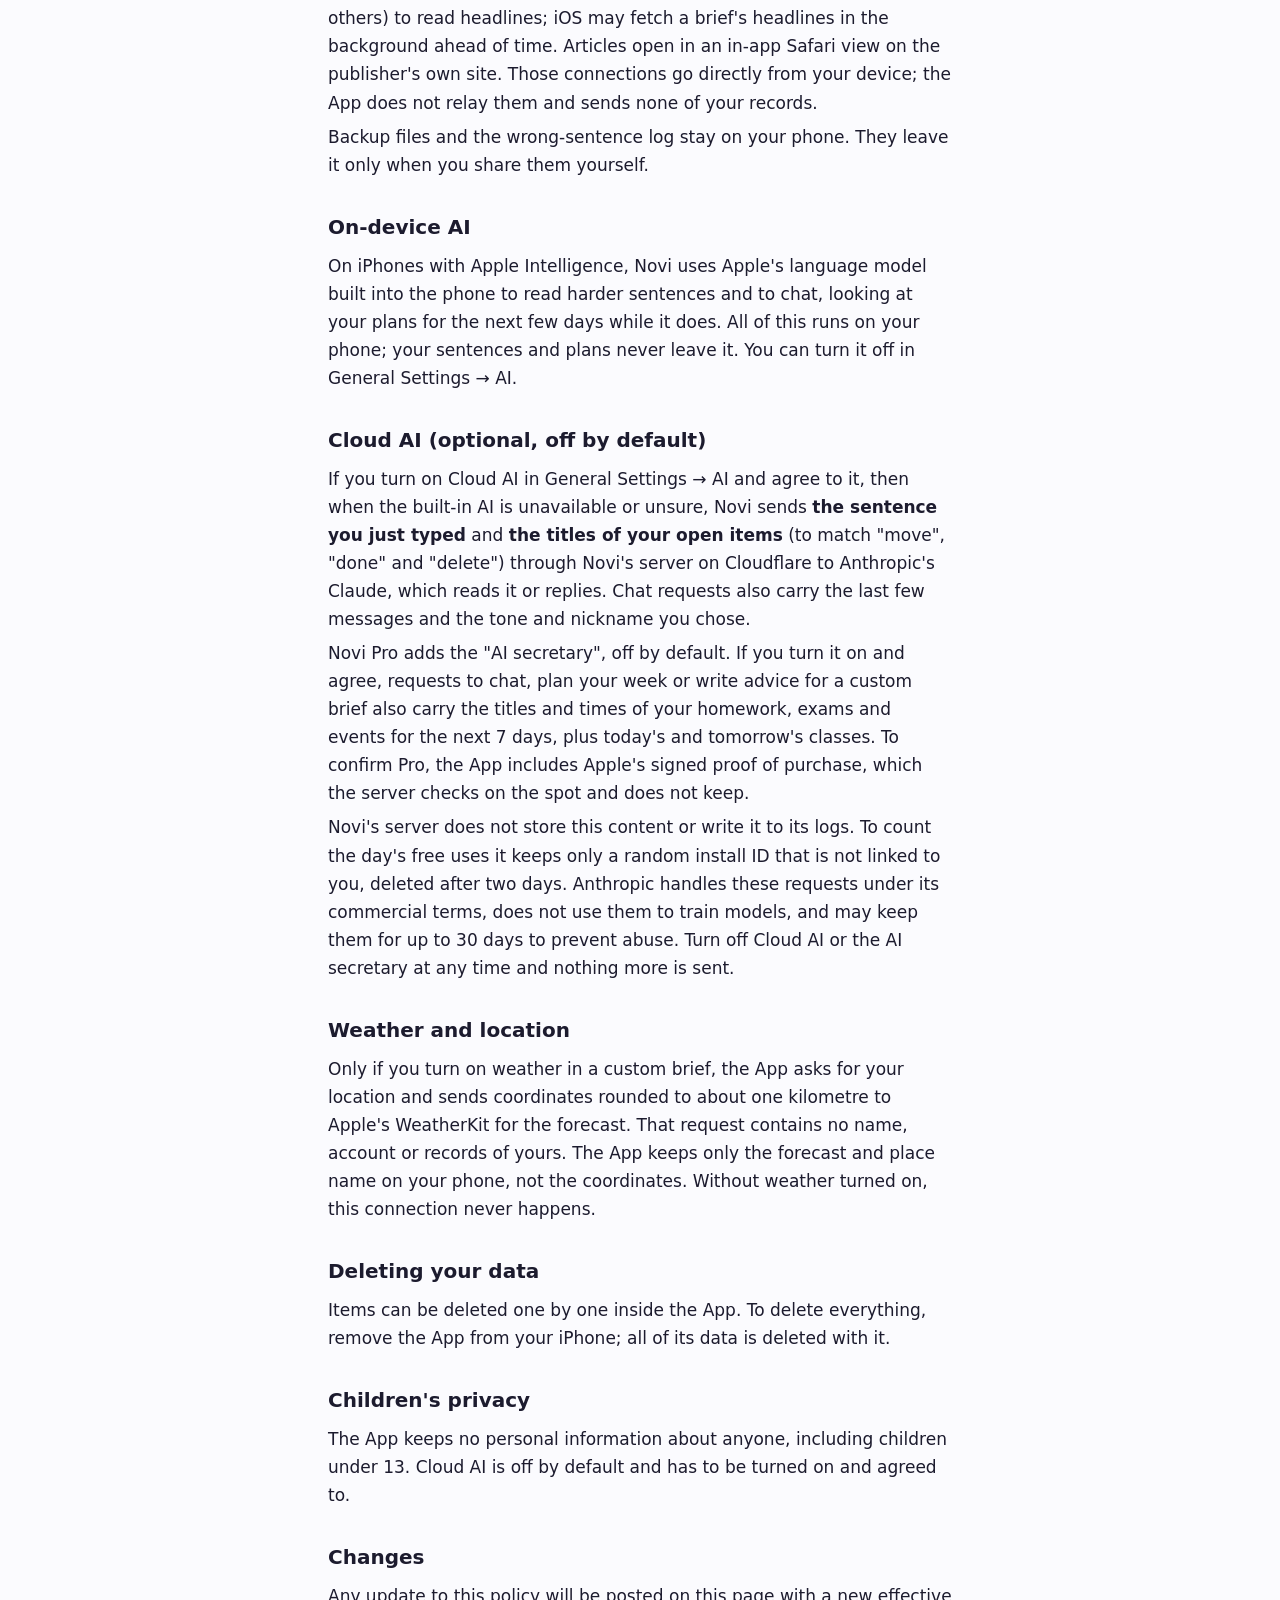
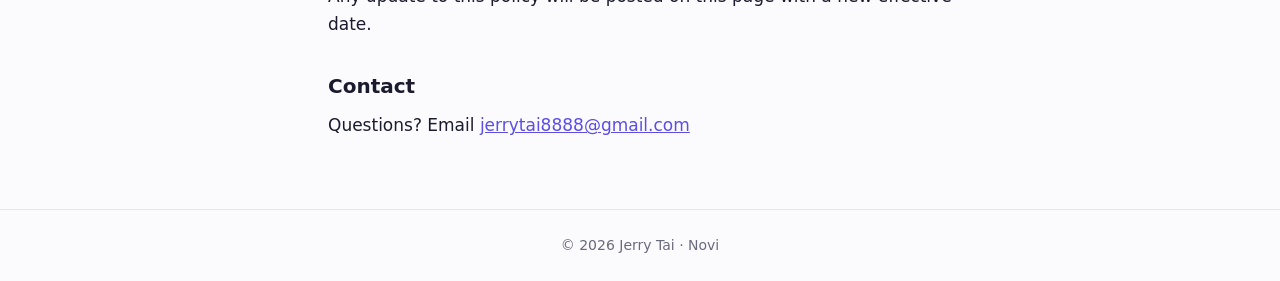
==== commit 037a7795: "Privacy 1.3: the plan goes to the cloud only with Pro's AI secretary Co-Authored-By: Claude Opus 5.5" ====
--- a/privacy.html
+++ b/privacy.html
@@ -36,8 +36,8 @@
 
   <h2>雲端 AI（選用，預設關閉）</h2>
   <p>在「一般設定 → AI」打開「雲端 AI」並同意說明後，當手機內建 AI 無法使用或看不懂時，Novi 會把<strong>你剛輸入的那一句話</strong>，以及<strong>未完成事項的標題</strong>（用來對應「改時間、完成、刪除」），透過 Novi 架在 Cloudflare 上的伺服器，交給 Anthropic 的 Claude 判斷或回話。聊天時也會附上最近幾則對話、你選的語氣與暱稱。</p>
-  <p>另有一個獨立的開關「雲端 AI 也參考我的行程」，預設關閉。打開並同意後，聊天時還會附上接下來 7 天的作業、考試、行程標題與時間，以及今明兩天的課表。</p>
-  <p>Novi 的伺服器不保存這些內容，也不記錄在日誌中；為了計算每天的免費次數，只會用一個隨機產生、與你身分無關的安裝代碼計數，兩天後自動刪除。Anthropic 依其商業條款處理這些請求，不會拿來訓練模型，並可能為了防止濫用保留最多 30 天。你隨時可以關掉這兩個開關，之後就不會再傳送。</p>
+  <p>Novi Pro 另有「AI 秘書」，預設關閉。打開並同意後，聊天、排計畫和寫自訂簡報的建議時，還會附上接下來 7 天的作業、考試、行程標題與時間，以及今明兩天的課表。為了確認 Pro 身分，App 會附上 Apple 簽署的購買證明，伺服器只當下驗證、不保存。</p>
+  <p>Novi 的伺服器不保存這些內容，也不記錄在日誌中；為了計算每天的免費次數，只會用一個隨機產生、與你身分無關的安裝代碼計數，兩天後自動刪除。Anthropic 依其商業條款處理這些請求，不會拿來訓練模型，並可能為了防止濫用保留最多 30 天。你隨時可以關掉雲端 AI 或 AI 秘書，之後就不會再傳送。</p>
 
   <h2>天氣與位置</h2>
   <p>只有在你於「自訂簡報」打開天氣時，App 才會要求定位，並把四捨五入到約 1 公里的座標傳給 Apple 的 WeatherKit 查預報。這個請求不含姓名、帳號或你的記錄。App 只在手機上保留預報和地名，不保存座標。不開天氣就不會有這個連線。</p>
@@ -80,8 +80,8 @@
 
   <h2>Cloud AI (optional, off by default)</h2>
   <p>If you turn on Cloud AI in General Settings → AI and agree to it, then when the built-in AI is unavailable or unsure, Novi sends <strong>the sentence you just typed</strong> and <strong>the titles of your open items</strong> (to match "move", "done" and "delete") through Novi's server on Cloudflare to Anthropic's Claude, which reads it or replies. Chat requests also carry the last few messages and the tone and nickname you chose.</p>
-  <p>A separate switch, "Cloud AI may see my plan", is off by default. If you turn it on and agree, chat requests also carry the titles and times of your homework, exams and events for the next 7 days, plus today's and tomorrow's classes.</p>
-  <p>Novi's server does not store this content or write it to its logs. To count the day's free uses it keeps only a random install ID that is not linked to you, deleted after two days. Anthropic handles these requests under its commercial terms, does not use them to train models, and may keep them for up to 30 days to prevent abuse. Turn either switch off at any time and nothing more is sent.</p>
+  <p>Novi Pro adds the "AI secretary", off by default. If you turn it on and agree, requests to chat, plan your week or write advice for a custom brief also carry the titles and times of your homework, exams and events for the next 7 days, plus today's and tomorrow's classes. To confirm Pro, the App includes Apple's signed proof of purchase, which the server checks on the spot and does not keep.</p>
+  <p>Novi's server does not store this content or write it to its logs. To count the day's free uses it keeps only a random install ID that is not linked to you, deleted after two days. Anthropic handles these requests under its commercial terms, does not use them to train models, and may keep them for up to 30 days to prevent abuse. Turn off Cloud AI or the AI secretary at any time and nothing more is sent.</p>
 
   <h2>Weather and location</h2>
   <p>Only if you turn on weather in a custom brief, the App asks for your location and sends coordinates rounded to about one kilometre to Apple's WeatherKit for the forecast. That request contains no name, account or records of yours. The App keeps only the forecast and place name on your phone, not the coordinates. Without weather turned on, this connection never happens.</p>
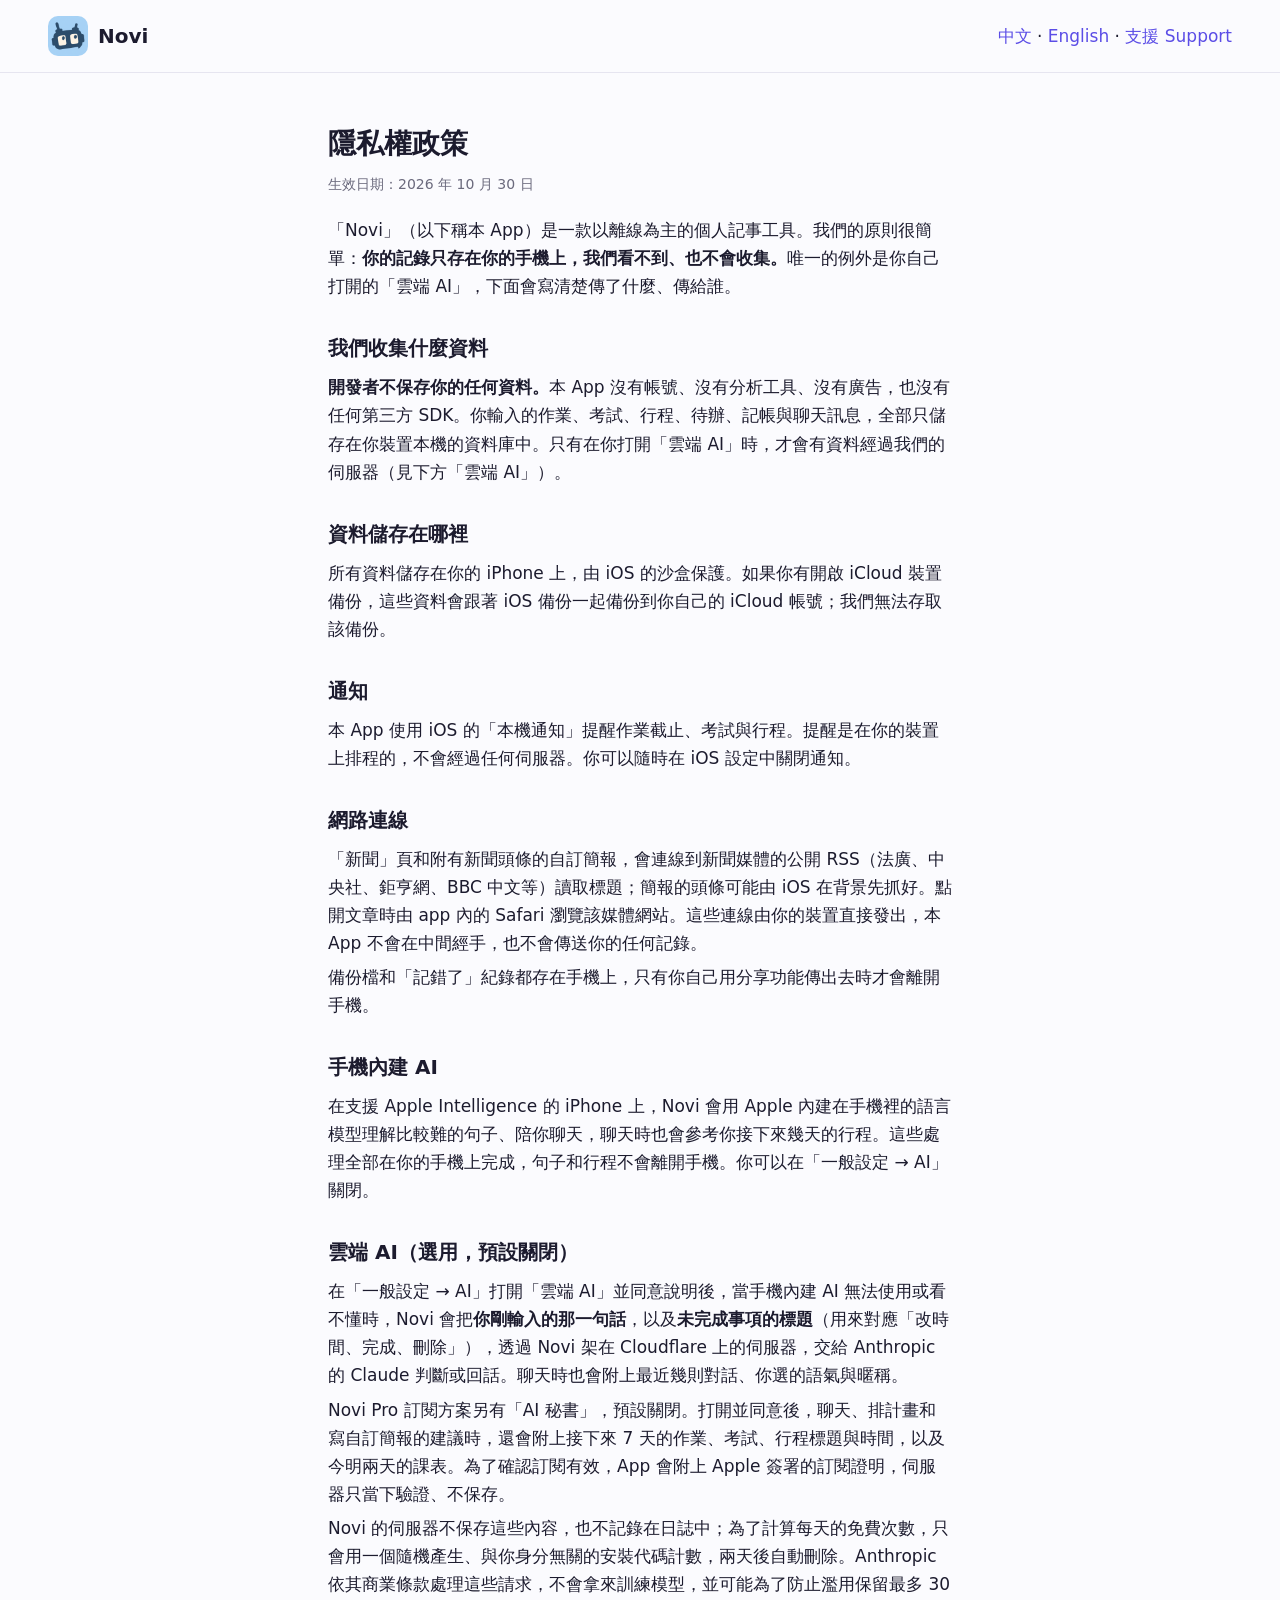
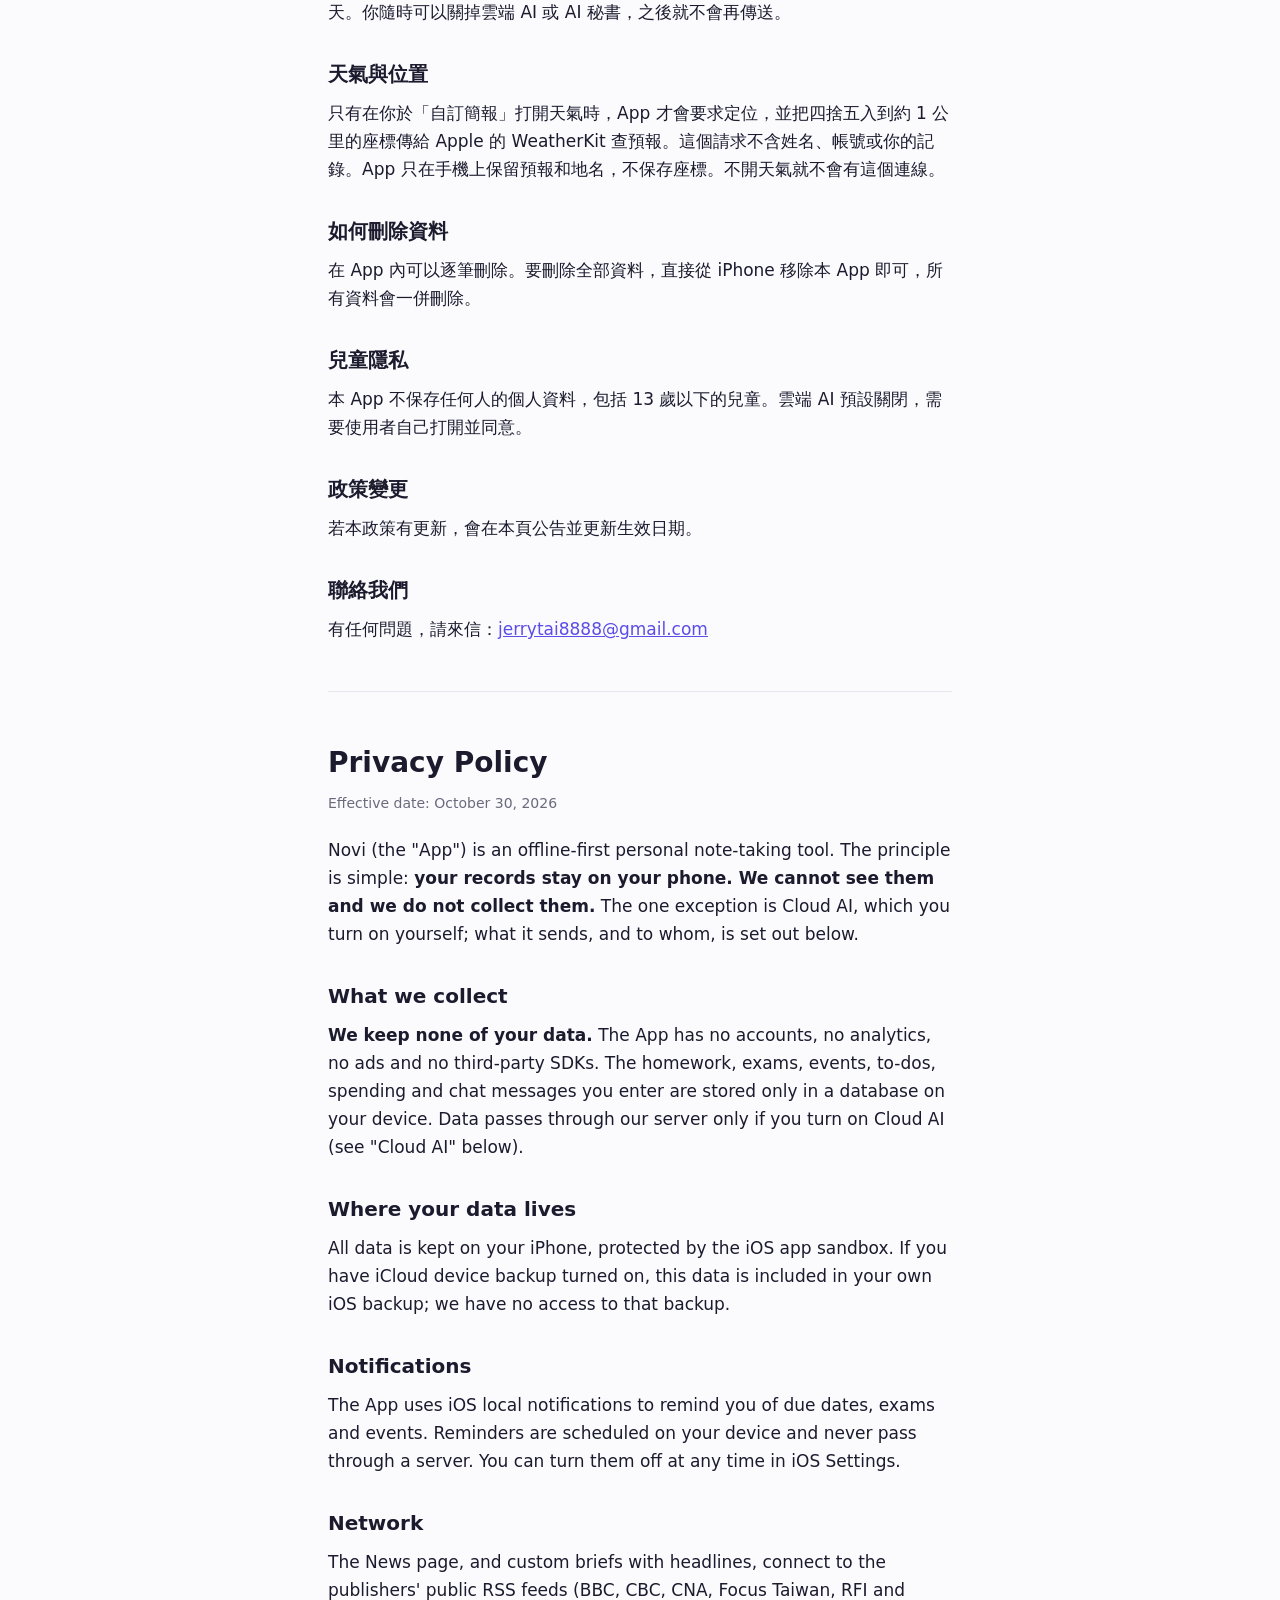
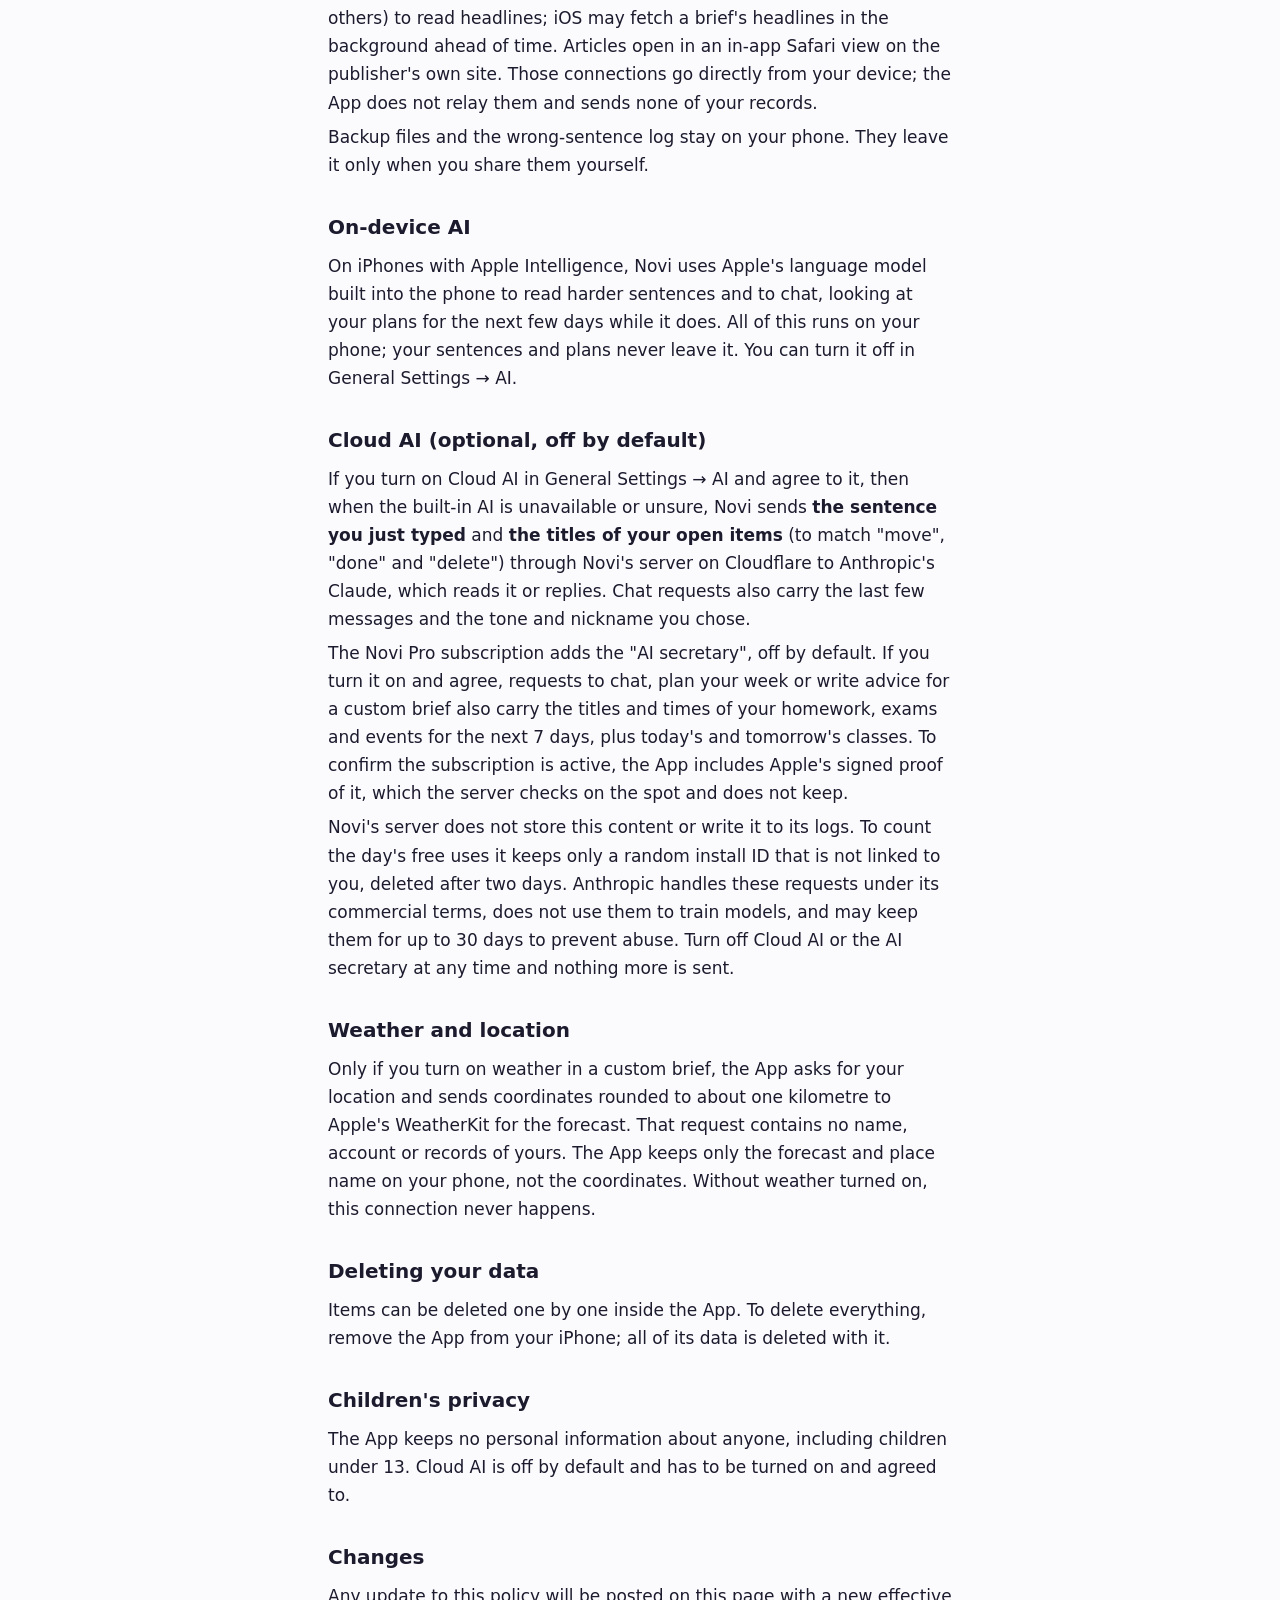
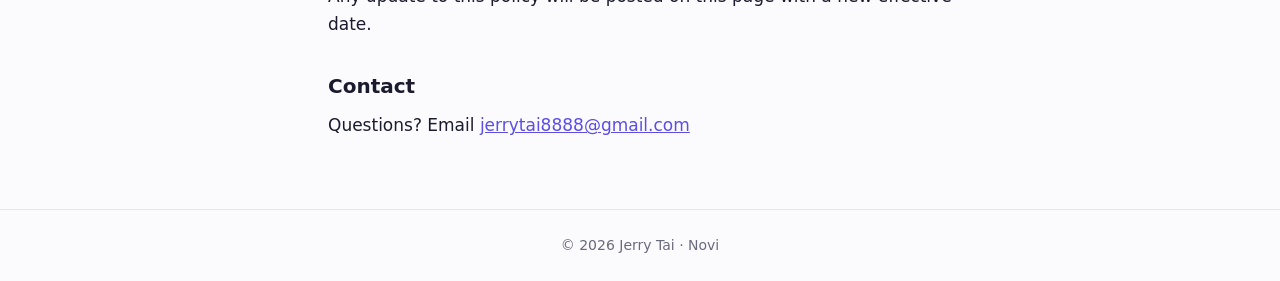
==== commit 3d8054cd: "Privacy 1.3: the AI secretary comes with the subscription Co-Authored-By: Claude Opus 5.5 <noreply@a" ====
--- a/privacy.html
+++ b/privacy.html
@@ -36,7 +36,7 @@
 
   <h2>雲端 AI（選用，預設關閉）</h2>
   <p>在「一般設定 → AI」打開「雲端 AI」並同意說明後，當手機內建 AI 無法使用或看不懂時，Novi 會把<strong>你剛輸入的那一句話</strong>，以及<strong>未完成事項的標題</strong>（用來對應「改時間、完成、刪除」），透過 Novi 架在 Cloudflare 上的伺服器，交給 Anthropic 的 Claude 判斷或回話。聊天時也會附上最近幾則對話、你選的語氣與暱稱。</p>
-  <p>Novi Pro 另有「AI 秘書」，預設關閉。打開並同意後，聊天、排計畫和寫自訂簡報的建議時，還會附上接下來 7 天的作業、考試、行程標題與時間，以及今明兩天的課表。為了確認 Pro 身分，App 會附上 Apple 簽署的購買證明，伺服器只當下驗證、不保存。</p>
+  <p>Novi Pro 訂閱方案另有「AI 秘書」，預設關閉。打開並同意後，聊天、排計畫和寫自訂簡報的建議時，還會附上接下來 7 天的作業、考試、行程標題與時間，以及今明兩天的課表。為了確認訂閱有效，App 會附上 Apple 簽署的訂閱證明，伺服器只當下驗證、不保存。</p>
   <p>Novi 的伺服器不保存這些內容，也不記錄在日誌中；為了計算每天的免費次數，只會用一個隨機產生、與你身分無關的安裝代碼計數，兩天後自動刪除。Anthropic 依其商業條款處理這些請求，不會拿來訓練模型，並可能為了防止濫用保留最多 30 天。你隨時可以關掉雲端 AI 或 AI 秘書，之後就不會再傳送。</p>
 
   <h2>天氣與位置</h2>
@@ -80,7 +80,7 @@
 
   <h2>Cloud AI (optional, off by default)</h2>
   <p>If you turn on Cloud AI in General Settings → AI and agree to it, then when the built-in AI is unavailable or unsure, Novi sends <strong>the sentence you just typed</strong> and <strong>the titles of your open items</strong> (to match "move", "done" and "delete") through Novi's server on Cloudflare to Anthropic's Claude, which reads it or replies. Chat requests also carry the last few messages and the tone and nickname you chose.</p>
-  <p>Novi Pro adds the "AI secretary", off by default. If you turn it on and agree, requests to chat, plan your week or write advice for a custom brief also carry the titles and times of your homework, exams and events for the next 7 days, plus today's and tomorrow's classes. To confirm Pro, the App includes Apple's signed proof of purchase, which the server checks on the spot and does not keep.</p>
+  <p>The Novi Pro subscription adds the "AI secretary", off by default. If you turn it on and agree, requests to chat, plan your week or write advice for a custom brief also carry the titles and times of your homework, exams and events for the next 7 days, plus today's and tomorrow's classes. To confirm the subscription is active, the App includes Apple's signed proof of it, which the server checks on the spot and does not keep.</p>
   <p>Novi's server does not store this content or write it to its logs. To count the day's free uses it keeps only a random install ID that is not linked to you, deleted after two days. Anthropic handles these requests under its commercial terms, does not use them to train models, and may keep them for up to 30 days to prevent abuse. Turn off Cloud AI or the AI secretary at any time and nothing more is sent.</p>
 
   <h2>Weather and location</h2>
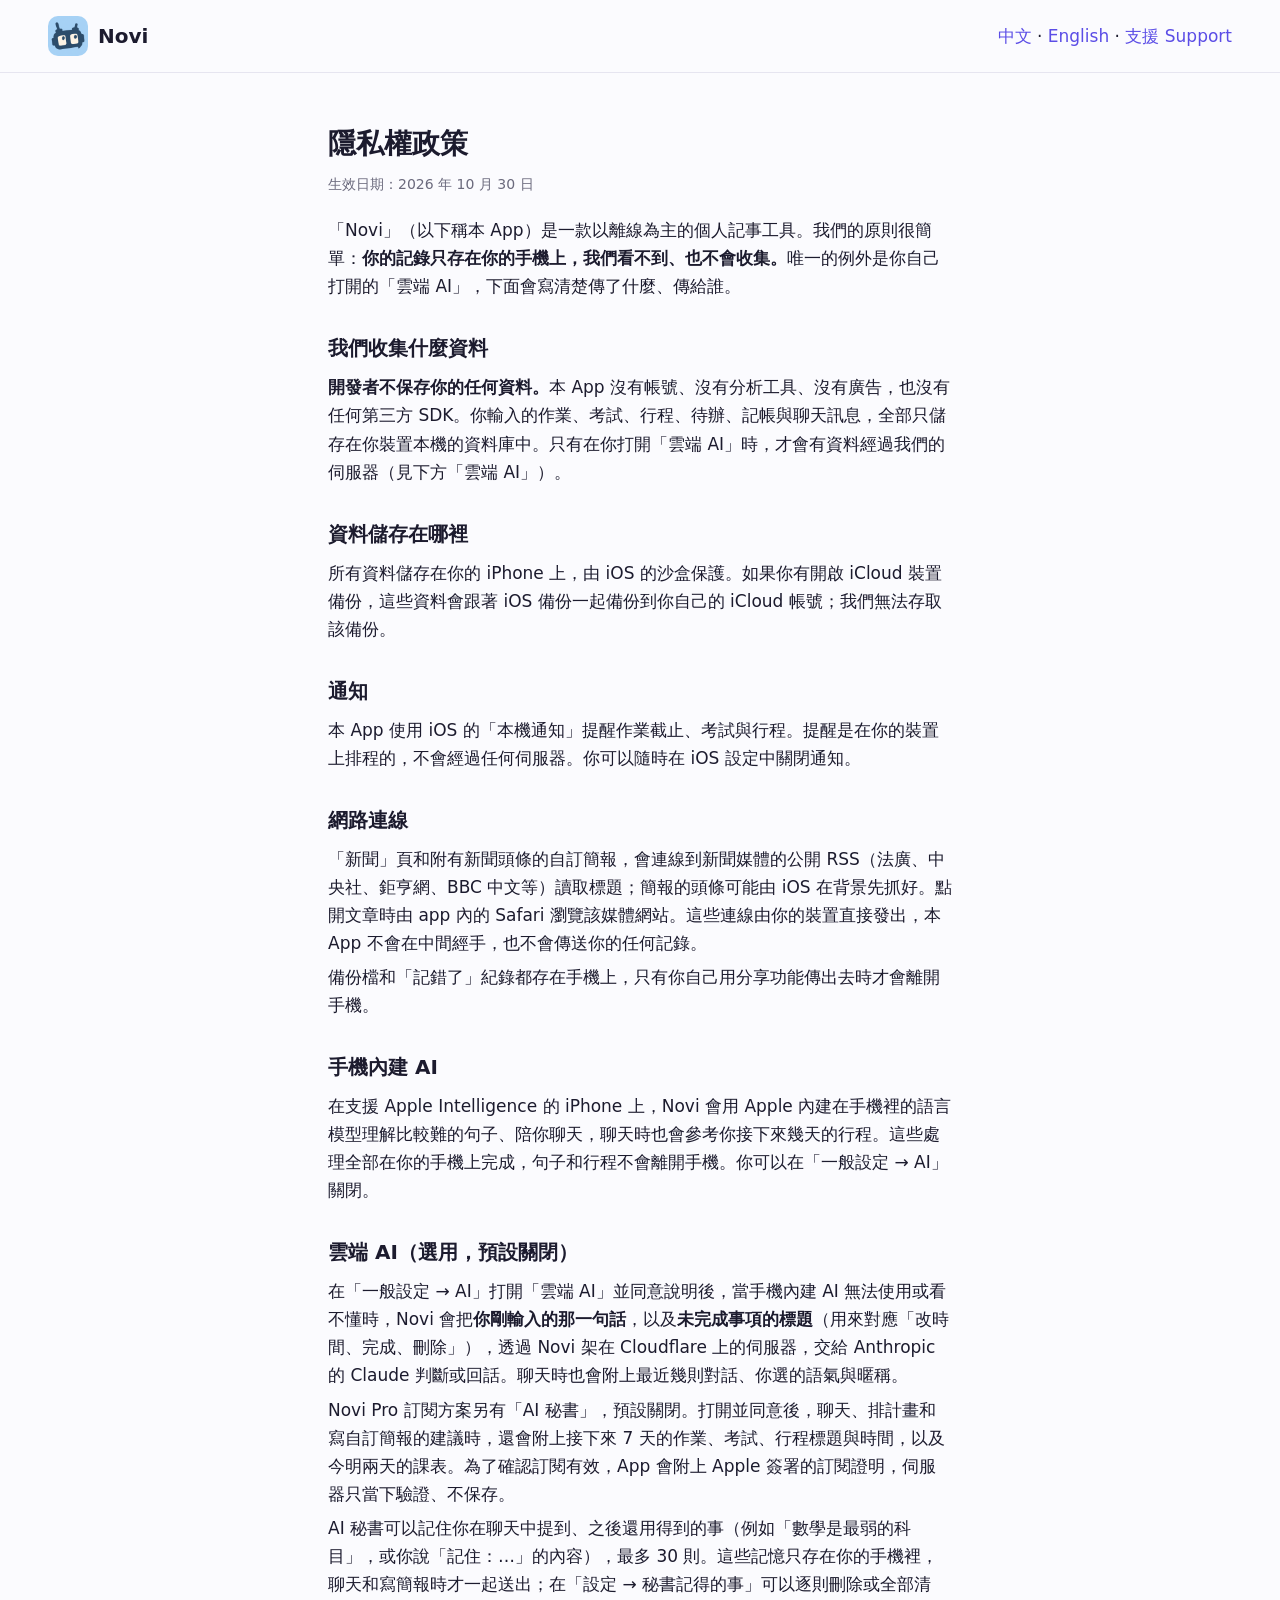
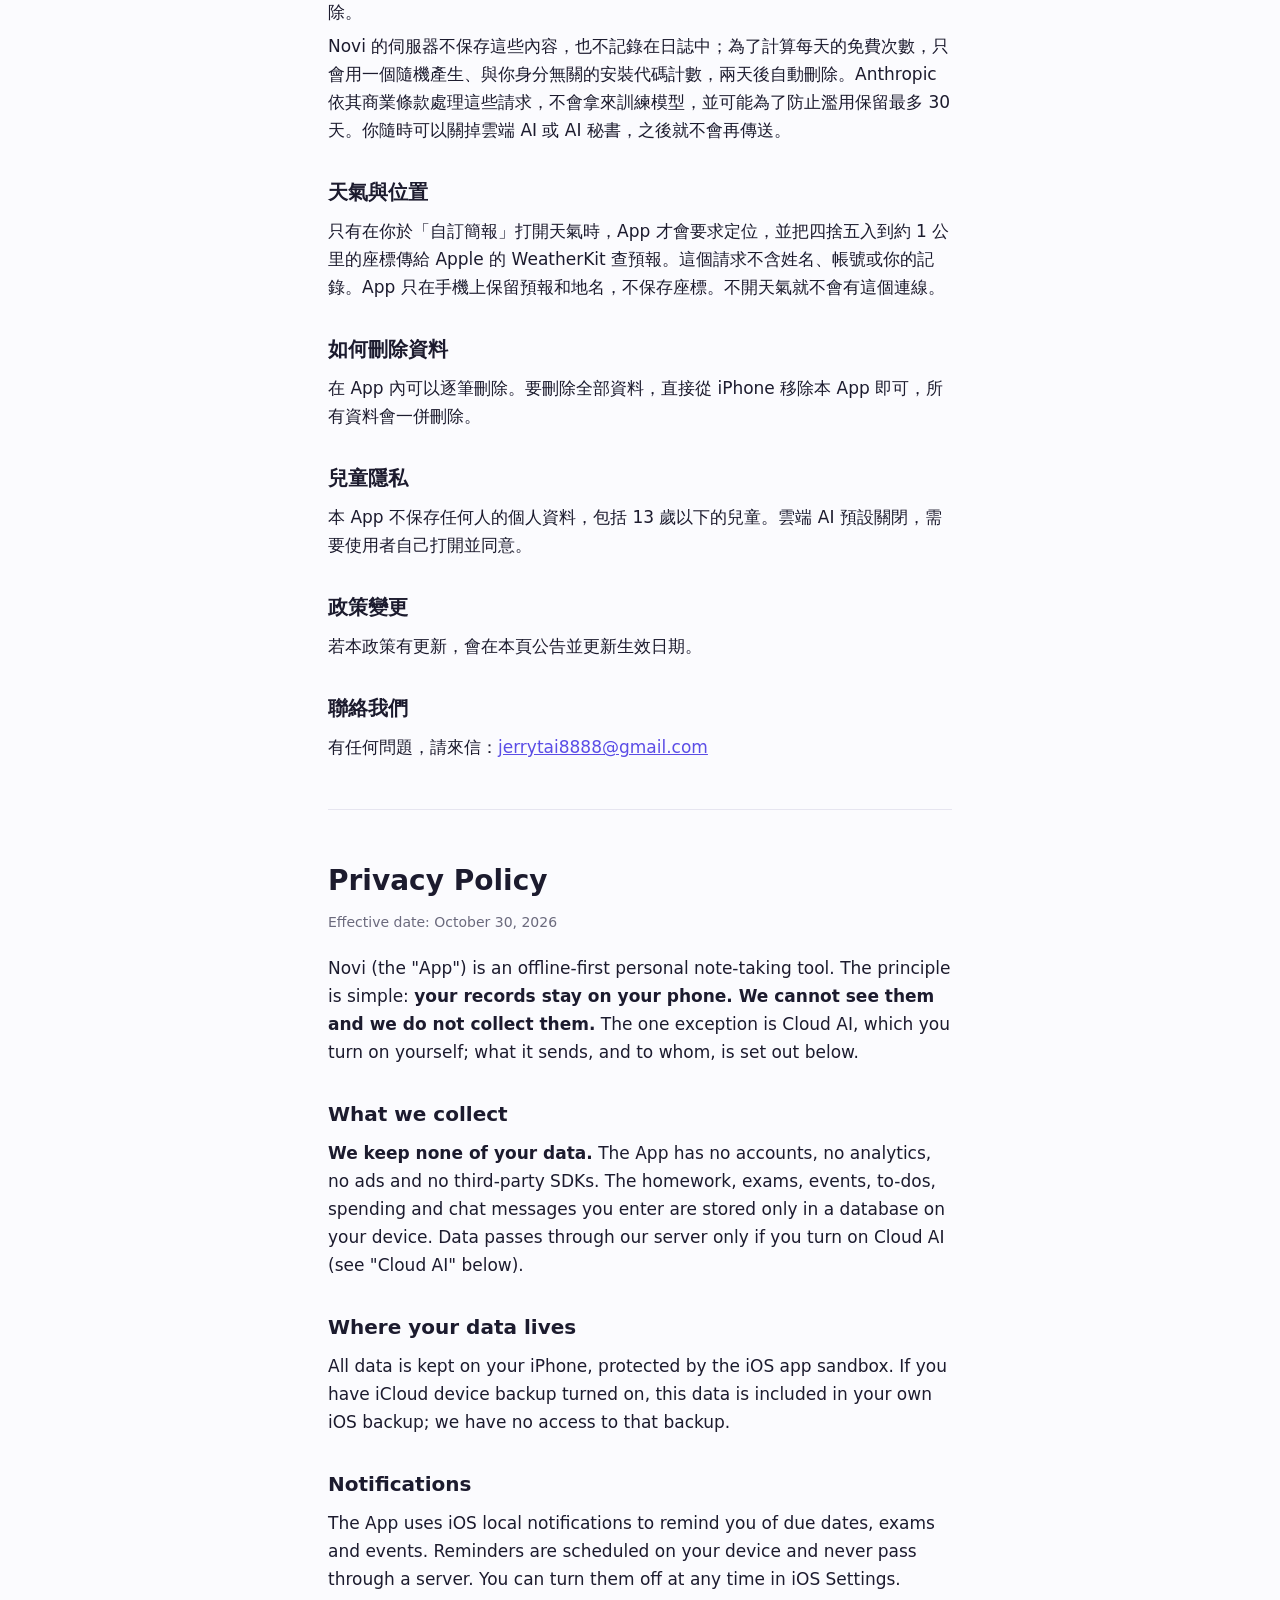
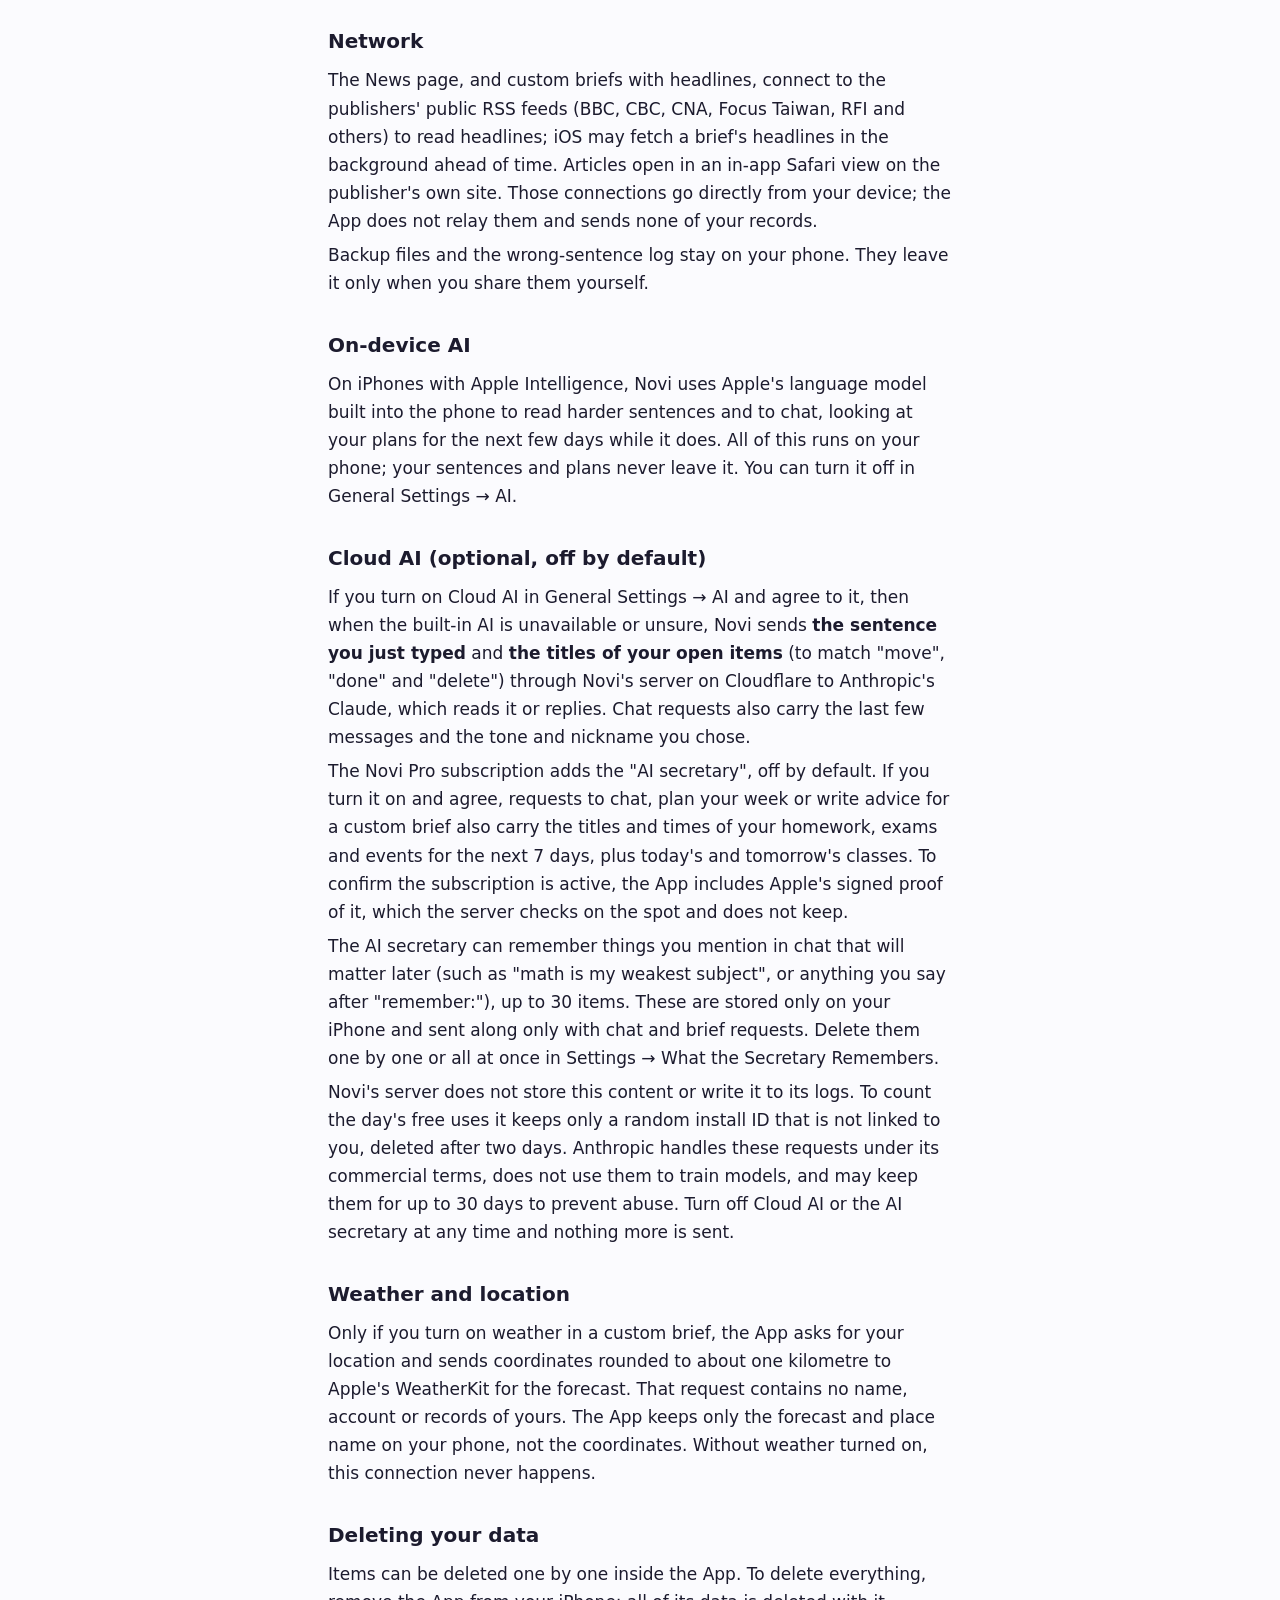
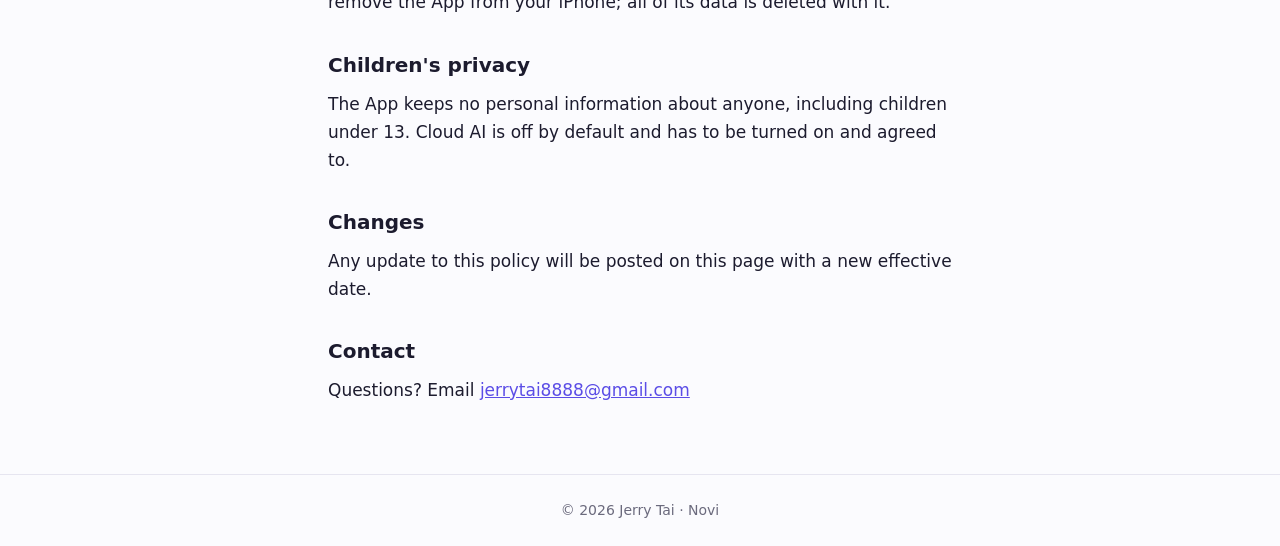
==== commit 1330f7cb: "Privacy 1.3: the secretary's memory stays on the phone Co-Authored-By: Claude Opus 5.5 <noreply@anth" ====
--- a/privacy.html
+++ b/privacy.html
@@ -37,6 +37,7 @@
   <h2>雲端 AI（選用，預設關閉）</h2>
   <p>在「一般設定 → AI」打開「雲端 AI」並同意說明後，當手機內建 AI 無法使用或看不懂時，Novi 會把<strong>你剛輸入的那一句話</strong>，以及<strong>未完成事項的標題</strong>（用來對應「改時間、完成、刪除」），透過 Novi 架在 Cloudflare 上的伺服器，交給 Anthropic 的 Claude 判斷或回話。聊天時也會附上最近幾則對話、你選的語氣與暱稱。</p>
   <p>Novi Pro 訂閱方案另有「AI 秘書」，預設關閉。打開並同意後，聊天、排計畫和寫自訂簡報的建議時，還會附上接下來 7 天的作業、考試、行程標題與時間，以及今明兩天的課表。為了確認訂閱有效，App 會附上 Apple 簽署的訂閱證明，伺服器只當下驗證、不保存。</p>
+  <p>AI 秘書可以記住你在聊天中提到、之後還用得到的事（例如「數學是最弱的科目」，或你說「記住：…」的內容），最多 30 則。這些記憶只存在你的手機裡，聊天和寫簡報時才一起送出；在「設定 → 秘書記得的事」可以逐則刪除或全部清除。</p>
   <p>Novi 的伺服器不保存這些內容，也不記錄在日誌中；為了計算每天的免費次數，只會用一個隨機產生、與你身分無關的安裝代碼計數，兩天後自動刪除。Anthropic 依其商業條款處理這些請求，不會拿來訓練模型，並可能為了防止濫用保留最多 30 天。你隨時可以關掉雲端 AI 或 AI 秘書，之後就不會再傳送。</p>
 
   <h2>天氣與位置</h2>
@@ -81,6 +82,7 @@
   <h2>Cloud AI (optional, off by default)</h2>
   <p>If you turn on Cloud AI in General Settings → AI and agree to it, then when the built-in AI is unavailable or unsure, Novi sends <strong>the sentence you just typed</strong> and <strong>the titles of your open items</strong> (to match "move", "done" and "delete") through Novi's server on Cloudflare to Anthropic's Claude, which reads it or replies. Chat requests also carry the last few messages and the tone and nickname you chose.</p>
   <p>The Novi Pro subscription adds the "AI secretary", off by default. If you turn it on and agree, requests to chat, plan your week or write advice for a custom brief also carry the titles and times of your homework, exams and events for the next 7 days, plus today's and tomorrow's classes. To confirm the subscription is active, the App includes Apple's signed proof of it, which the server checks on the spot and does not keep.</p>
+  <p>The AI secretary can remember things you mention in chat that will matter later (such as "math is my weakest subject", or anything you say after "remember:"), up to 30 items. These are stored only on your iPhone and sent along only with chat and brief requests. Delete them one by one or all at once in Settings → What the Secretary Remembers.</p>
   <p>Novi's server does not store this content or write it to its logs. To count the day's free uses it keeps only a random install ID that is not linked to you, deleted after two days. Anthropic handles these requests under its commercial terms, does not use them to train models, and may keep them for up to 30 days to prevent abuse. Turn off Cloud AI or the AI secretary at any time and nothing more is sent.</p>
 
   <h2>Weather and location</h2>
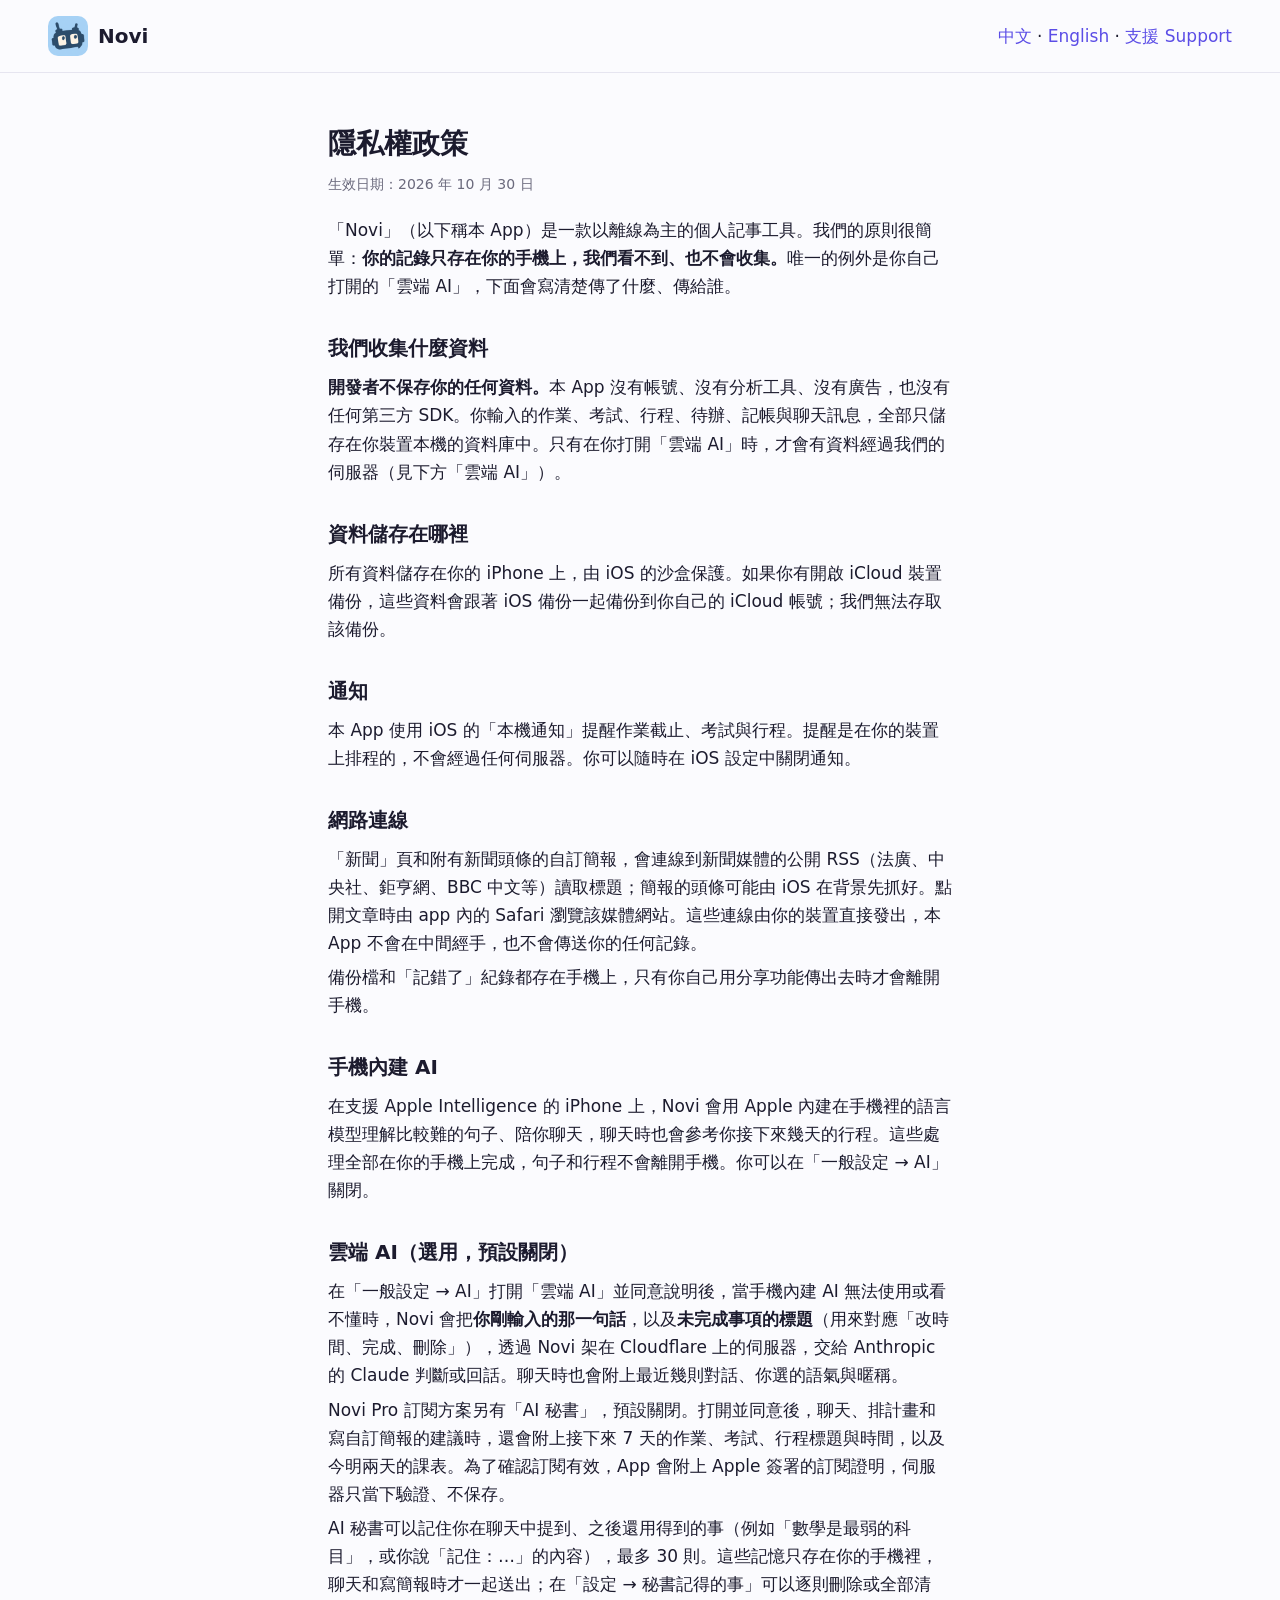
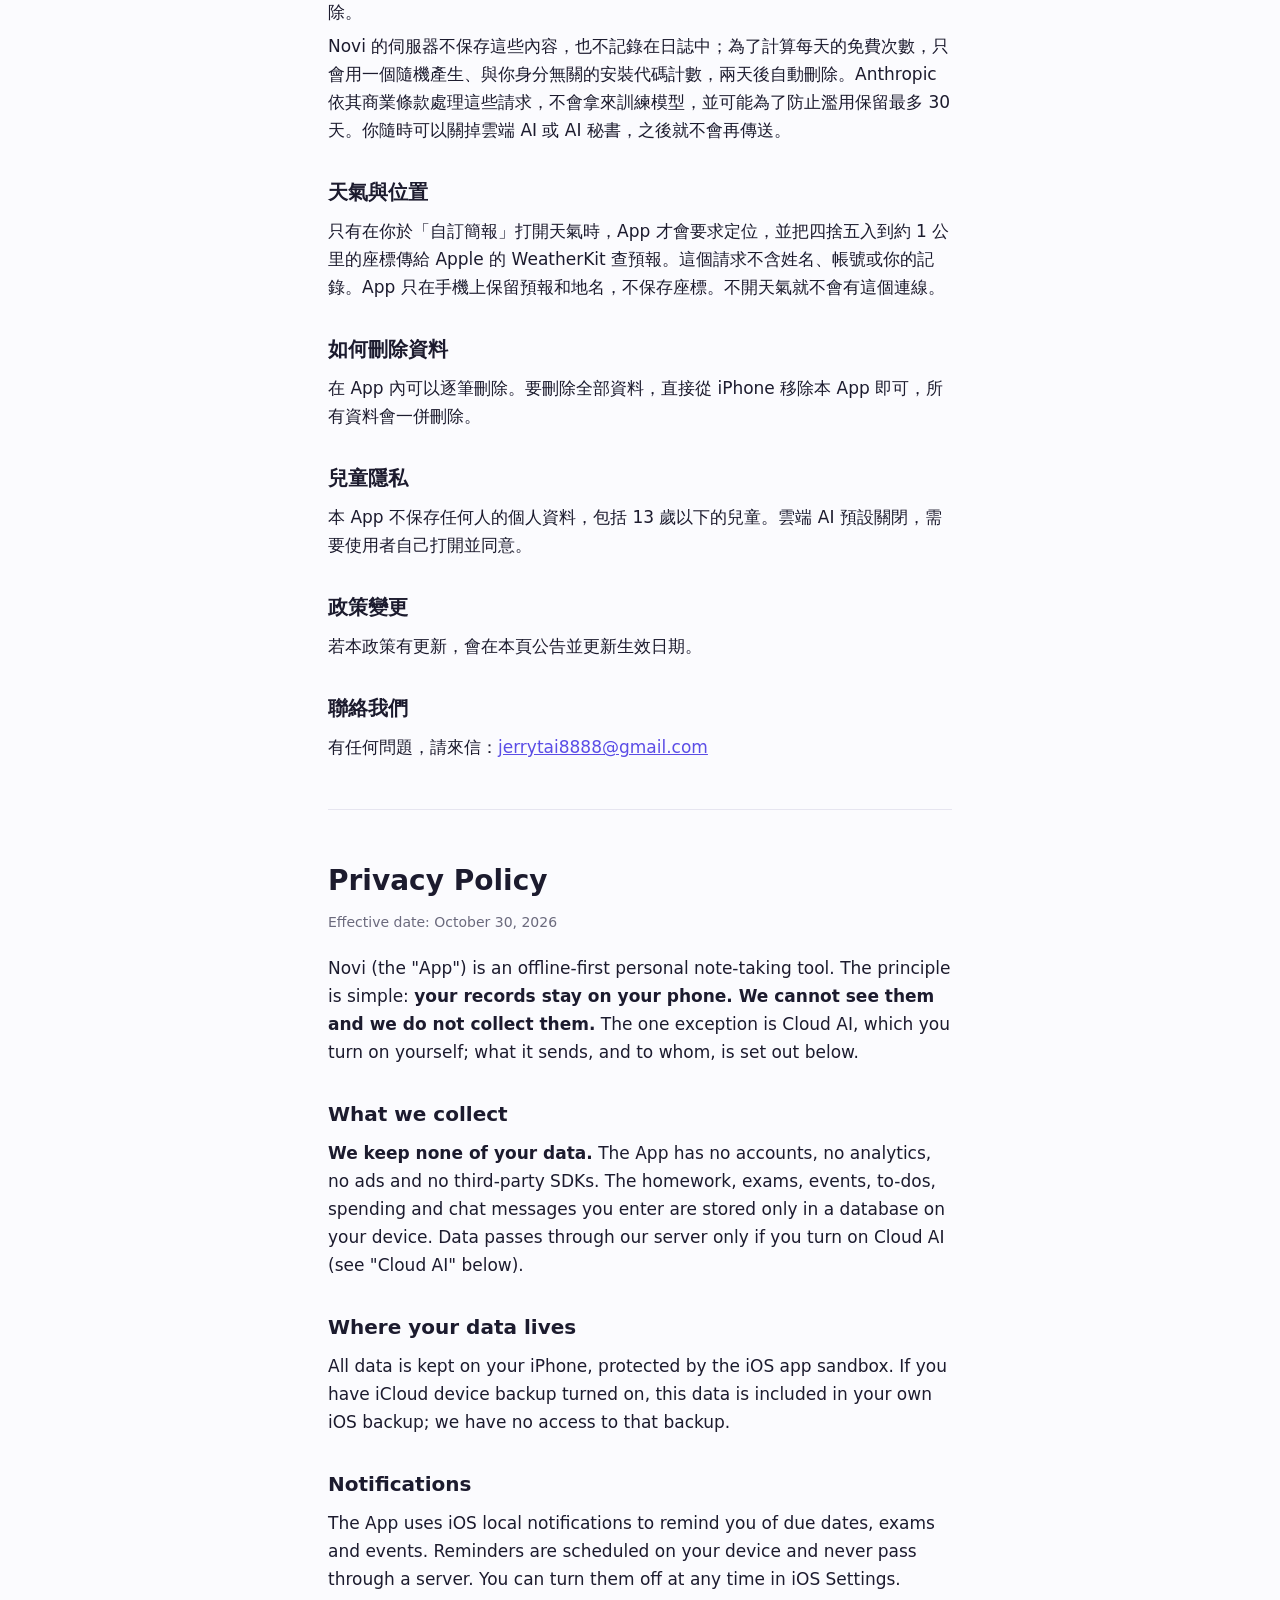
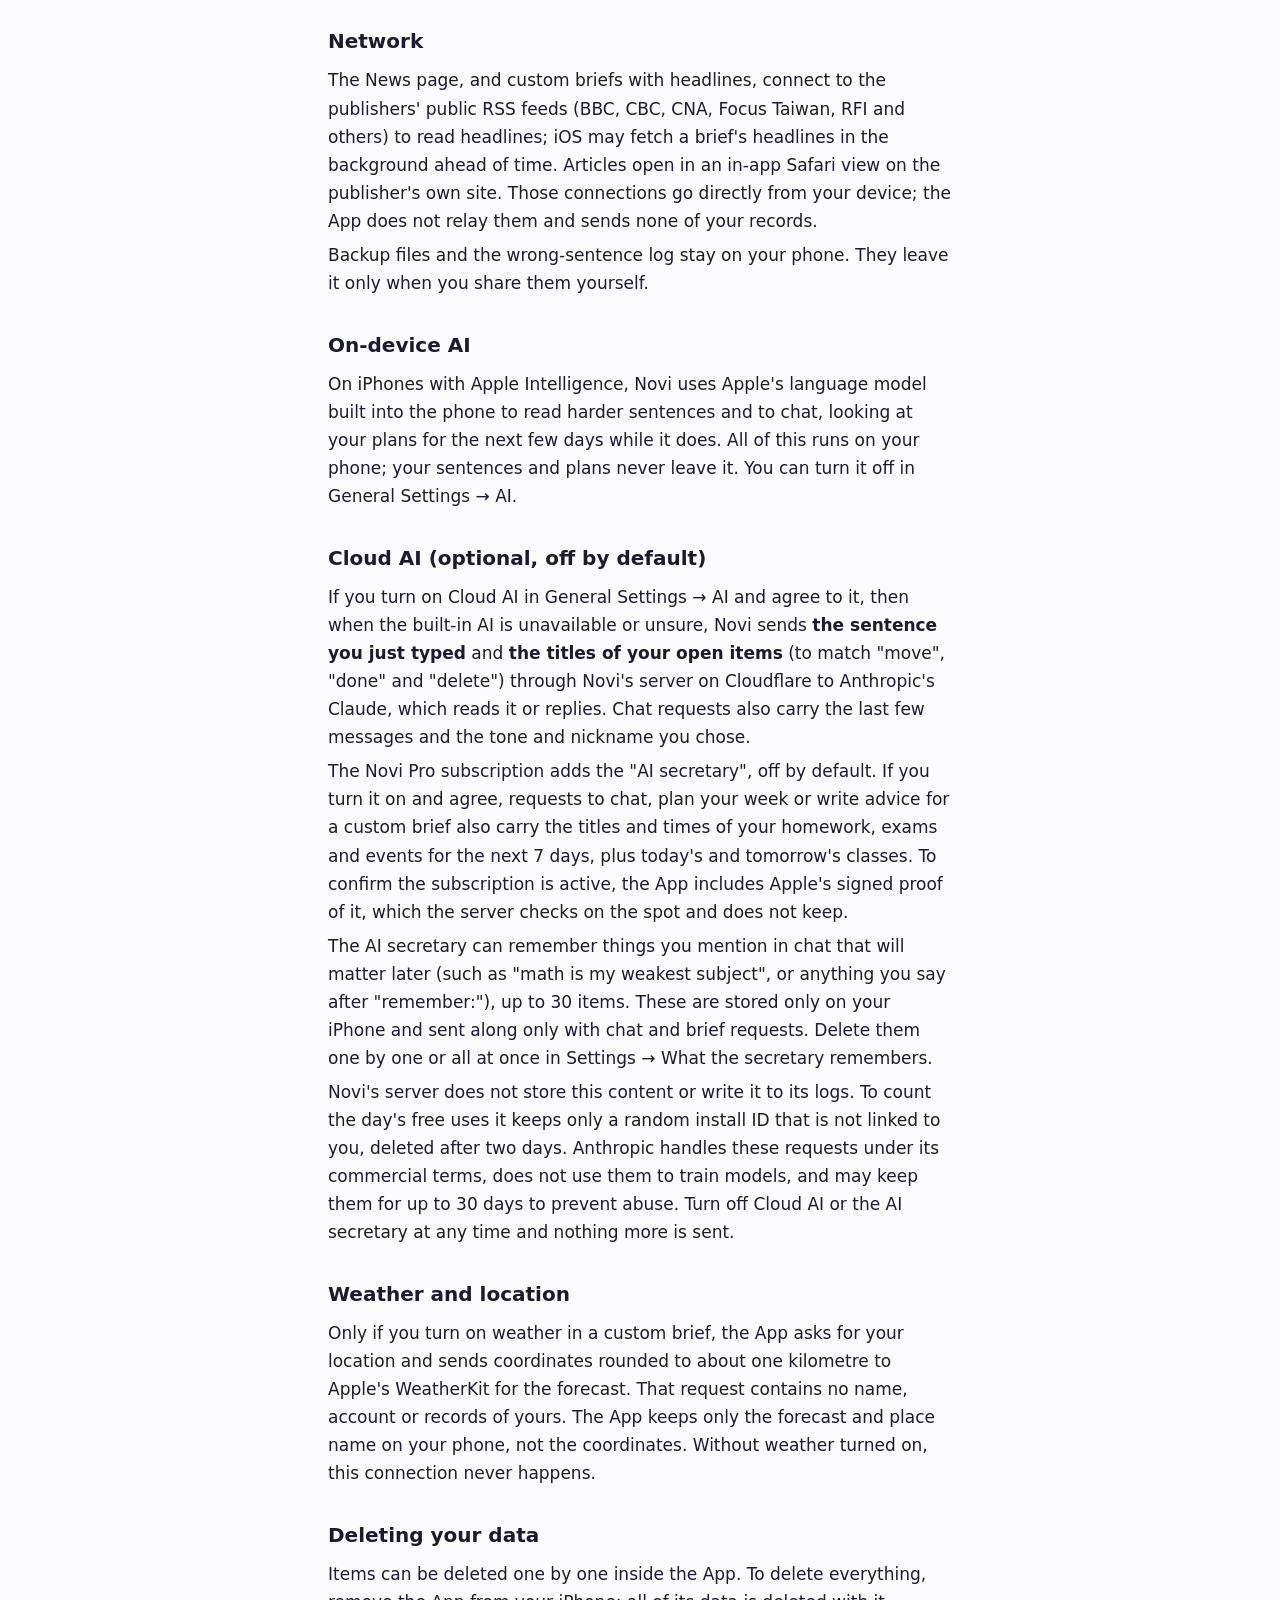
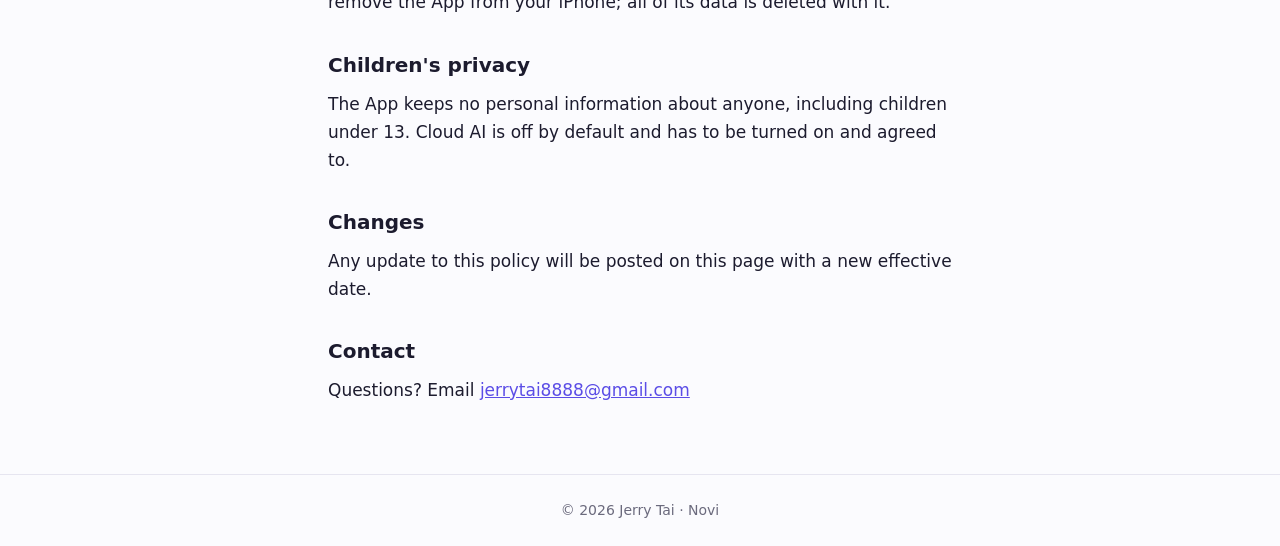
==== commit 2acf1dda: "Match the in-app English label Co-Authored-By: Claude Opus 5.5 <noreply@anthropic.com>" ====
--- a/privacy.html
+++ b/privacy.html
@@ -82,7 +82,7 @@
   <h2>Cloud AI (optional, off by default)</h2>
   <p>If you turn on Cloud AI in General Settings → AI and agree to it, then when the built-in AI is unavailable or unsure, Novi sends <strong>the sentence you just typed</strong> and <strong>the titles of your open items</strong> (to match "move", "done" and "delete") through Novi's server on Cloudflare to Anthropic's Claude, which reads it or replies. Chat requests also carry the last few messages and the tone and nickname you chose.</p>
   <p>The Novi Pro subscription adds the "AI secretary", off by default. If you turn it on and agree, requests to chat, plan your week or write advice for a custom brief also carry the titles and times of your homework, exams and events for the next 7 days, plus today's and tomorrow's classes. To confirm the subscription is active, the App includes Apple's signed proof of it, which the server checks on the spot and does not keep.</p>
-  <p>The AI secretary can remember things you mention in chat that will matter later (such as "math is my weakest subject", or anything you say after "remember:"), up to 30 items. These are stored only on your iPhone and sent along only with chat and brief requests. Delete them one by one or all at once in Settings → What the Secretary Remembers.</p>
+  <p>The AI secretary can remember things you mention in chat that will matter later (such as "math is my weakest subject", or anything you say after "remember:"), up to 30 items. These are stored only on your iPhone and sent along only with chat and brief requests. Delete them one by one or all at once in Settings → What the secretary remembers.</p>
   <p>Novi's server does not store this content or write it to its logs. To count the day's free uses it keeps only a random install ID that is not linked to you, deleted after two days. Anthropic handles these requests under its commercial terms, does not use them to train models, and may keep them for up to 30 days to prevent abuse. Turn off Cloud AI or the AI secretary at any time and nothing more is sent.</p>
 
   <h2>Weather and location</h2>
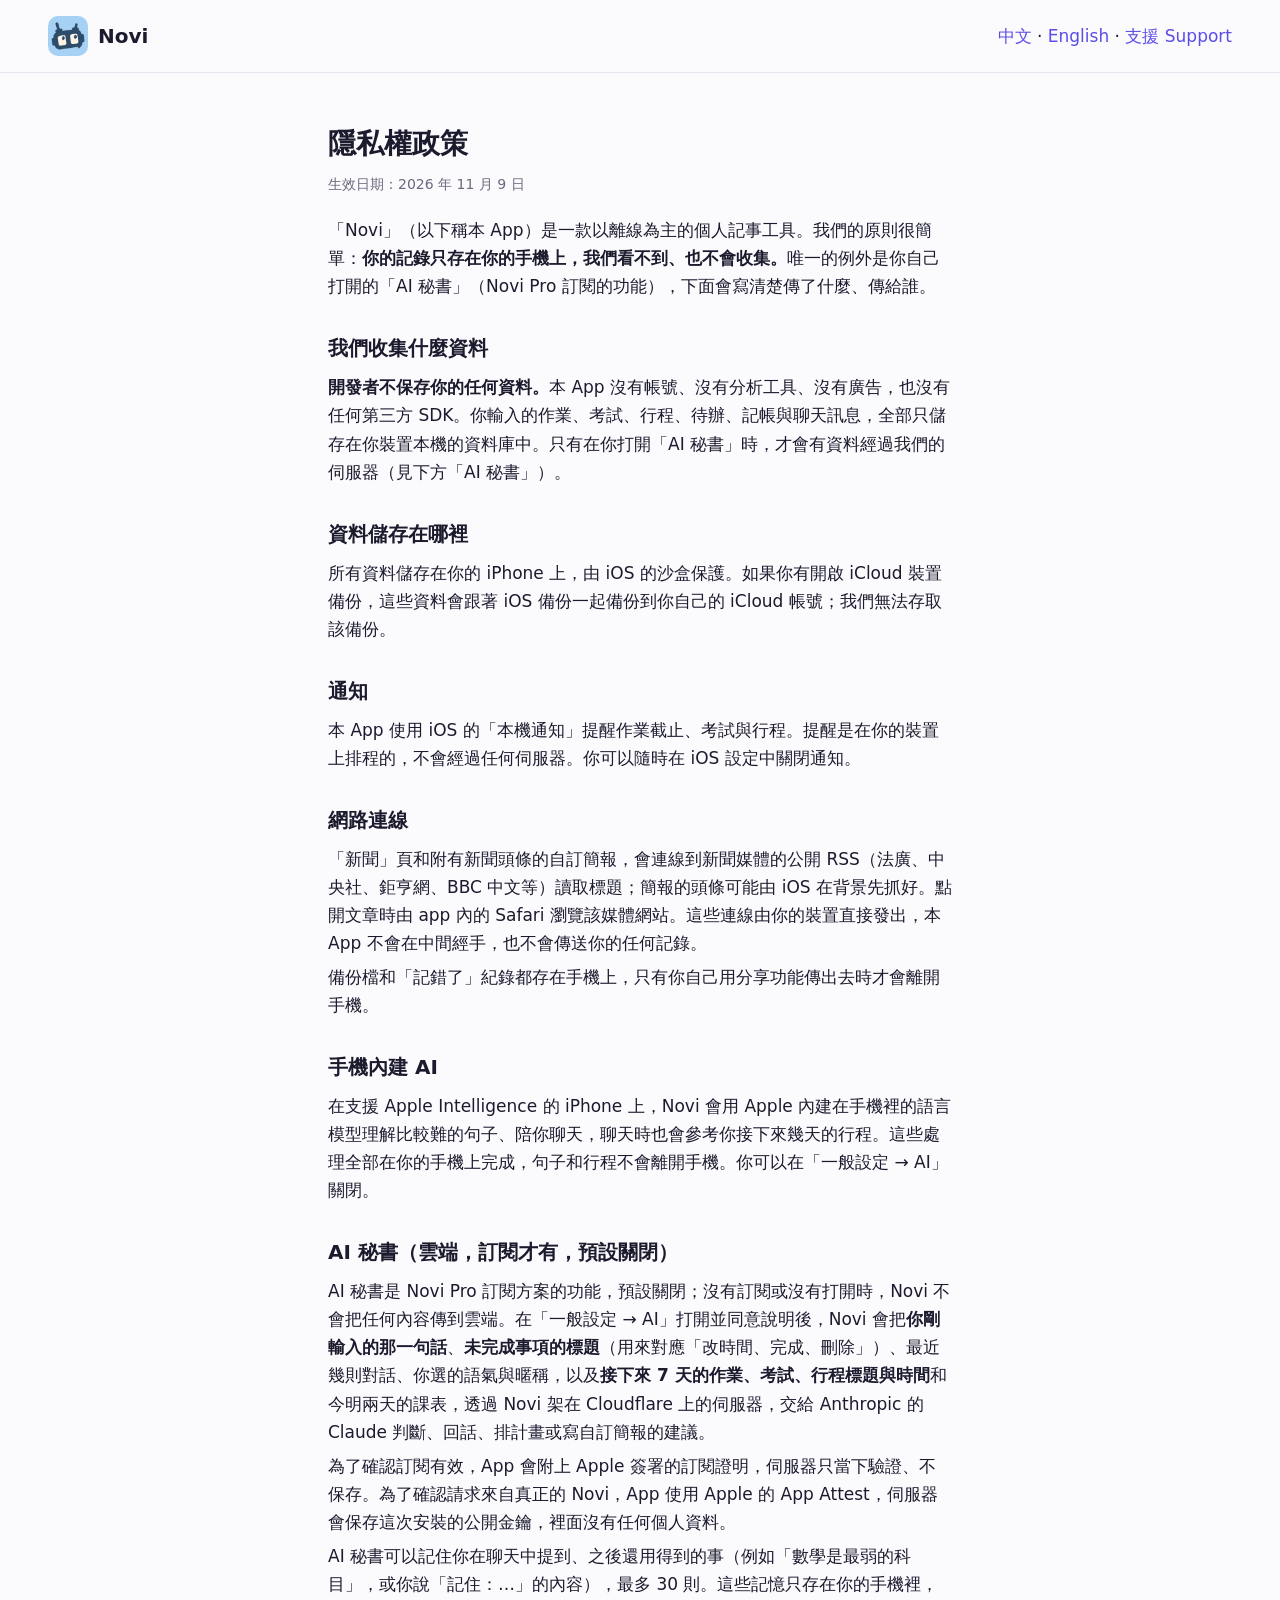
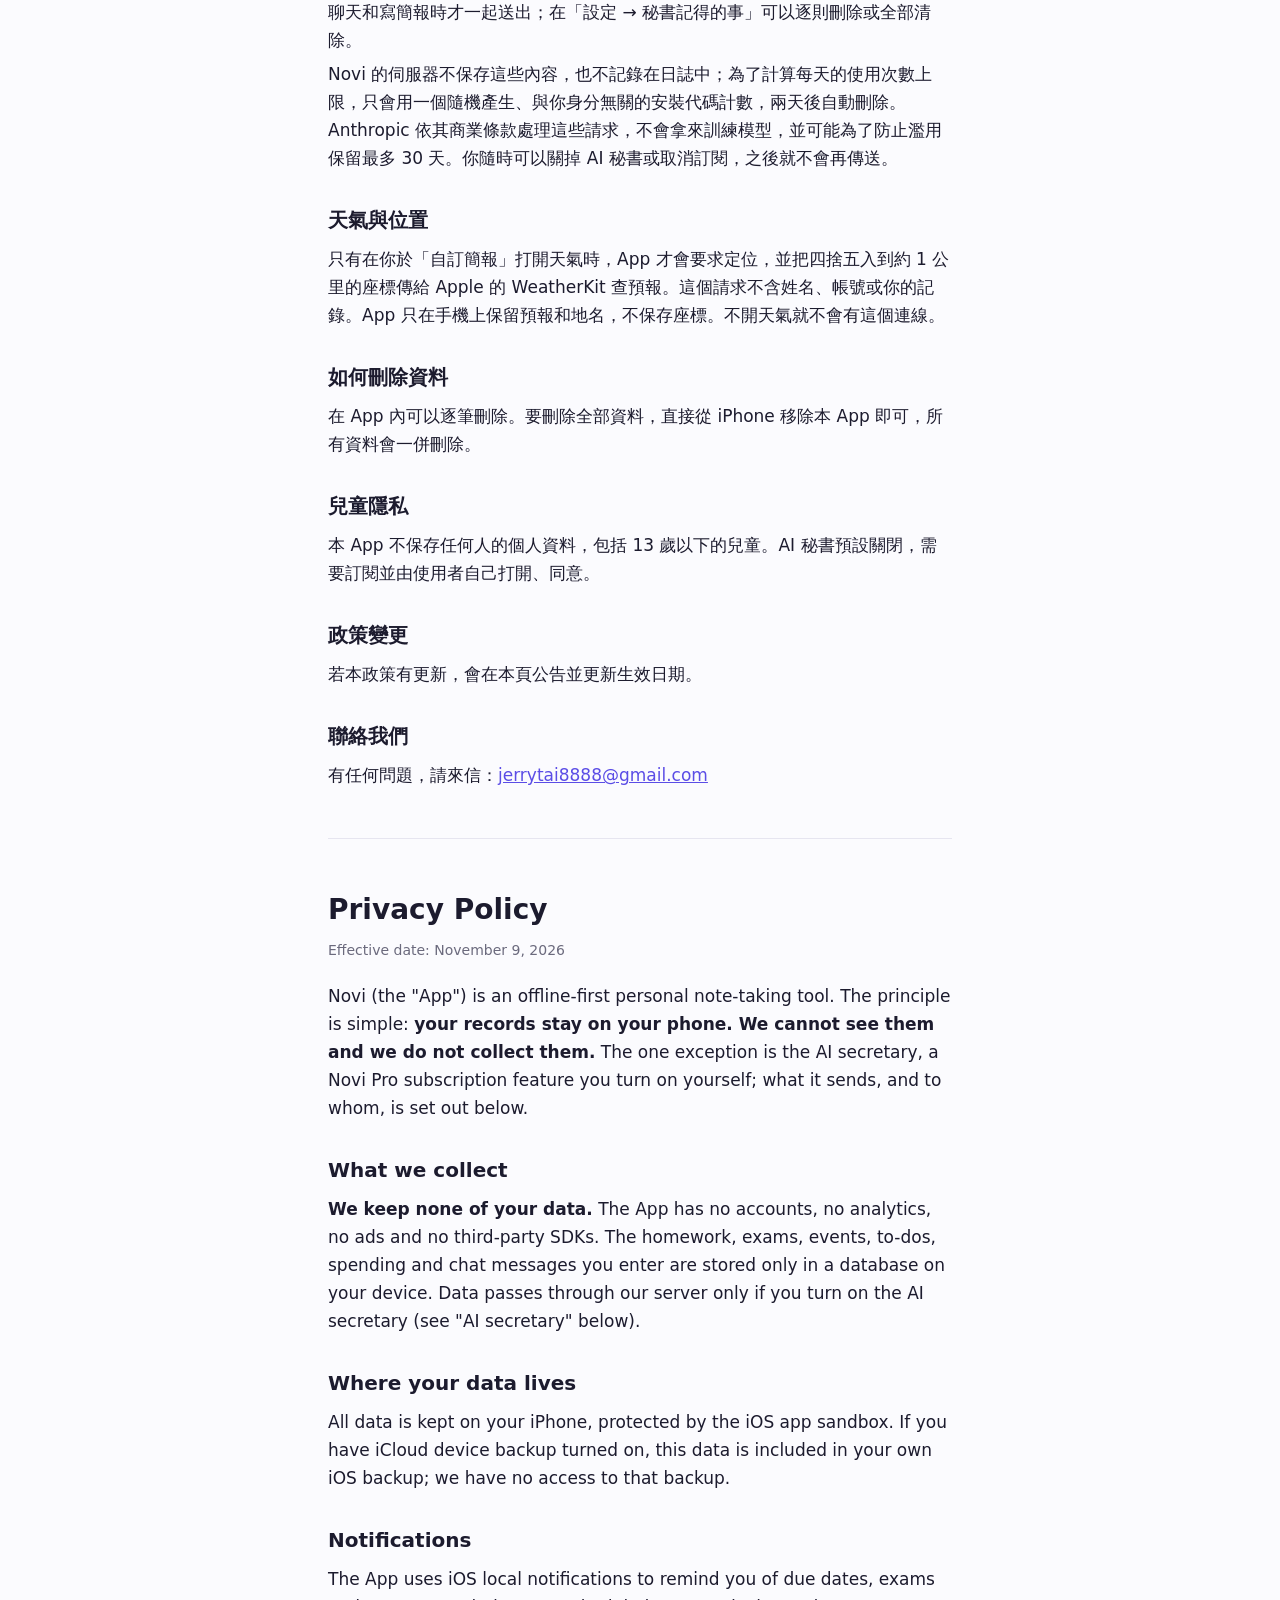
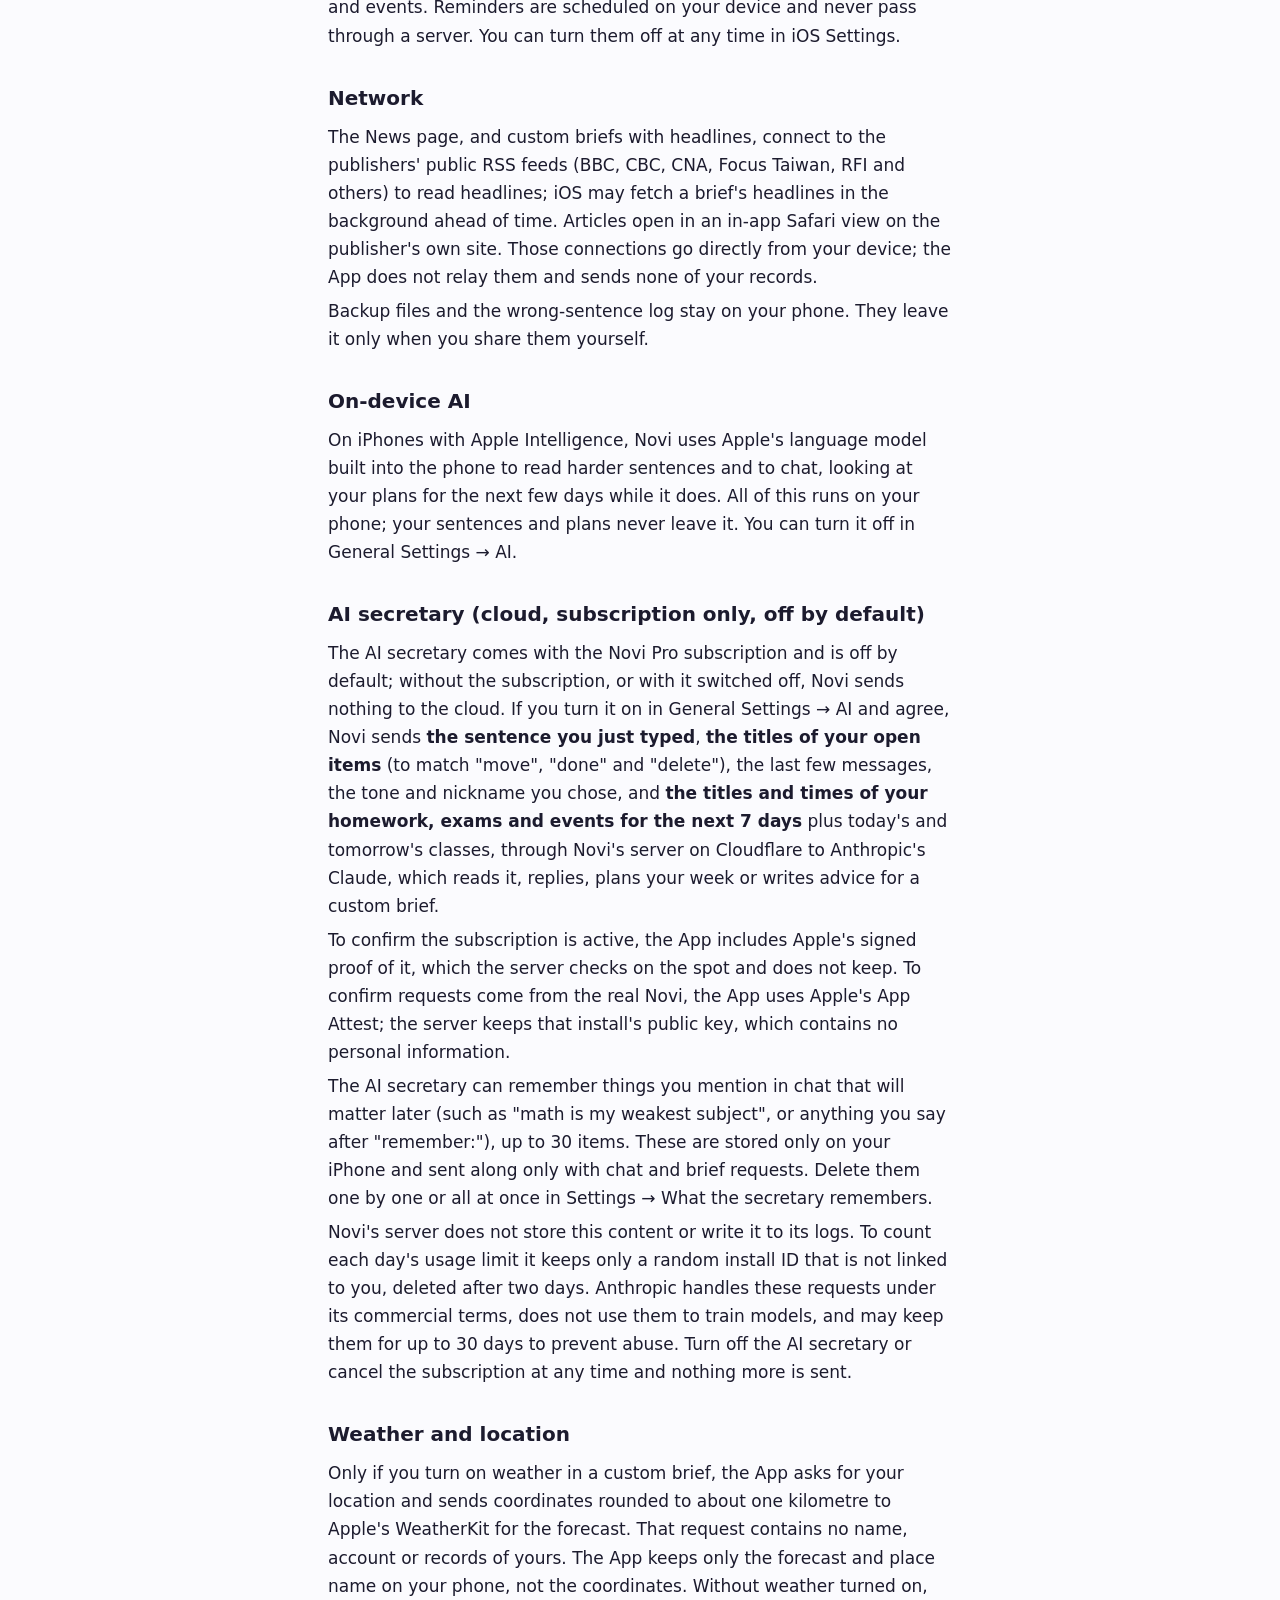
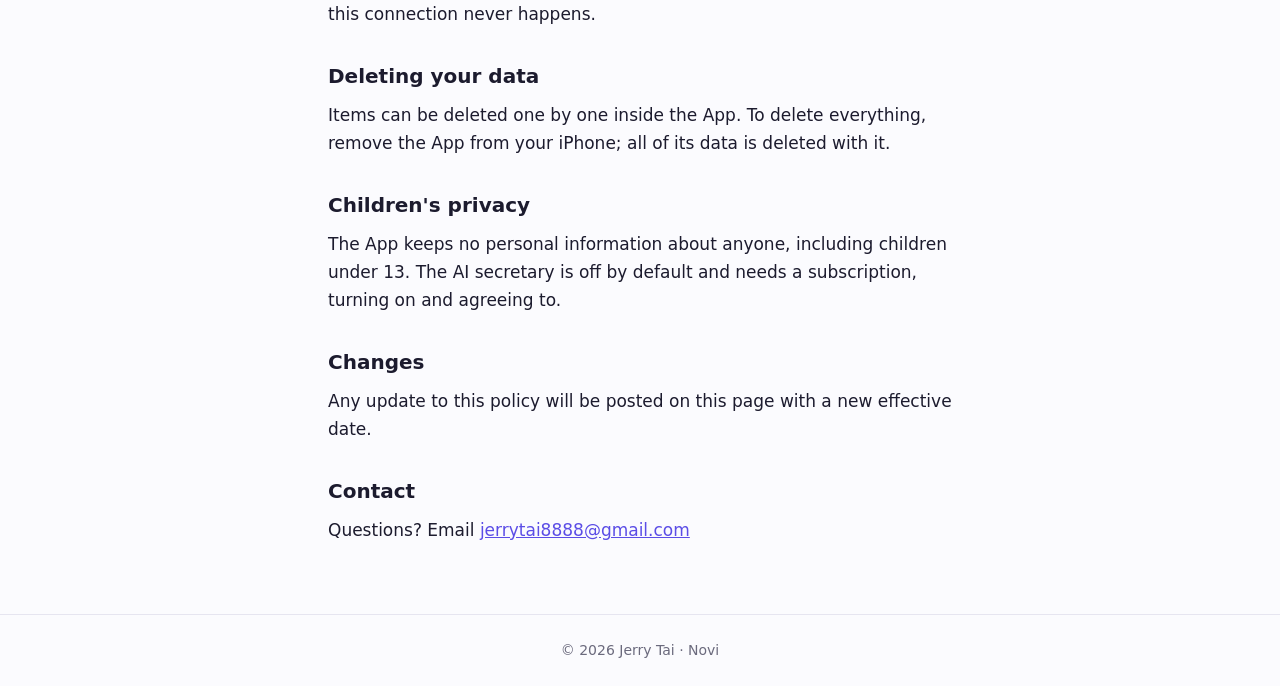
==== commit 359bd585: "Novi 1.3 on the site: subscription with the AI secretary, policy for the cloud secretary only Effect" ====
--- a/privacy.html
+++ b/privacy.html
@@ -15,12 +15,12 @@
 <main>
 <section id="zh">
   <h1>隱私權政策</h1>
-  <p class="meta">生效日期：2026 年 10 月 30 日</p>
+  <p class="meta">生效日期：2026 年 11 月 9 日</p>
 
-  <p>「Novi」（以下稱本 App）是一款以離線為主的個人記事工具。我們的原則很簡單：<strong>你的記錄只存在你的手機上，我們看不到、也不會收集。</strong>唯一的例外是你自己打開的「雲端 AI」，下面會寫清楚傳了什麼、傳給誰。</p>
+  <p>「Novi」（以下稱本 App）是一款以離線為主的個人記事工具。我們的原則很簡單：<strong>你的記錄只存在你的手機上，我們看不到、也不會收集。</strong>唯一的例外是你自己打開的「AI 秘書」（Novi Pro 訂閱的功能），下面會寫清楚傳了什麼、傳給誰。</p>
 
   <h2>我們收集什麼資料</h2>
-  <p><strong>開發者不保存你的任何資料。</strong>本 App 沒有帳號、沒有分析工具、沒有廣告，也沒有任何第三方 SDK。你輸入的作業、考試、行程、待辦、記帳與聊天訊息，全部只儲存在你裝置本機的資料庫中。只有在你打開「雲端 AI」時，才會有資料經過我們的伺服器（見下方「雲端 AI」）。</p>
+  <p><strong>開發者不保存你的任何資料。</strong>本 App 沒有帳號、沒有分析工具、沒有廣告，也沒有任何第三方 SDK。你輸入的作業、考試、行程、待辦、記帳與聊天訊息，全部只儲存在你裝置本機的資料庫中。只有在你打開「AI 秘書」時，才會有資料經過我們的伺服器（見下方「AI 秘書」）。</p>
 
   <h2>資料儲存在哪裡</h2>
   <p>所有資料儲存在你的 iPhone 上，由 iOS 的沙盒保護。如果你有開啟 iCloud 裝置備份，這些資料會跟著 iOS 備份一起備份到你自己的 iCloud 帳號；我們無法存取該備份。</p>
@@ -34,11 +34,11 @@
   <h2>手機內建 AI</h2>
   <p>在支援 Apple Intelligence 的 iPhone 上，Novi 會用 Apple 內建在手機裡的語言模型理解比較難的句子、陪你聊天，聊天時也會參考你接下來幾天的行程。這些處理全部在你的手機上完成，句子和行程不會離開手機。你可以在「一般設定 → AI」關閉。</p>
 
-  <h2>雲端 AI（選用，預設關閉）</h2>
-  <p>在「一般設定 → AI」打開「雲端 AI」並同意說明後，當手機內建 AI 無法使用或看不懂時，Novi 會把<strong>你剛輸入的那一句話</strong>，以及<strong>未完成事項的標題</strong>（用來對應「改時間、完成、刪除」），透過 Novi 架在 Cloudflare 上的伺服器，交給 Anthropic 的 Claude 判斷或回話。聊天時也會附上最近幾則對話、你選的語氣與暱稱。</p>
-  <p>Novi Pro 訂閱方案另有「AI 秘書」，預設關閉。打開並同意後，聊天、排計畫和寫自訂簡報的建議時，還會附上接下來 7 天的作業、考試、行程標題與時間，以及今明兩天的課表。為了確認訂閱有效，App 會附上 Apple 簽署的訂閱證明，伺服器只當下驗證、不保存。</p>
+  <h2>AI 秘書（雲端，訂閱才有，預設關閉）</h2>
+  <p>AI 秘書是 Novi Pro 訂閱方案的功能，預設關閉；沒有訂閱或沒有打開時，Novi 不會把任何內容傳到雲端。在「一般設定 → AI」打開並同意說明後，Novi 會把<strong>你剛輸入的那一句話</strong>、<strong>未完成事項的標題</strong>（用來對應「改時間、完成、刪除」）、最近幾則對話、你選的語氣與暱稱，以及<strong>接下來 7 天的作業、考試、行程標題與時間</strong>和今明兩天的課表，透過 Novi 架在 Cloudflare 上的伺服器，交給 Anthropic 的 Claude 判斷、回話、排計畫或寫自訂簡報的建議。</p>
+  <p>為了確認訂閱有效，App 會附上 Apple 簽署的訂閱證明，伺服器只當下驗證、不保存。為了確認請求來自真正的 Novi，App 使用 Apple 的 App Attest，伺服器會保存這次安裝的公開金鑰，裡面沒有任何個人資料。</p>
   <p>AI 秘書可以記住你在聊天中提到、之後還用得到的事（例如「數學是最弱的科目」，或你說「記住：…」的內容），最多 30 則。這些記憶只存在你的手機裡，聊天和寫簡報時才一起送出；在「設定 → 秘書記得的事」可以逐則刪除或全部清除。</p>
-  <p>Novi 的伺服器不保存這些內容，也不記錄在日誌中；為了計算每天的免費次數，只會用一個隨機產生、與你身分無關的安裝代碼計數，兩天後自動刪除。Anthropic 依其商業條款處理這些請求，不會拿來訓練模型，並可能為了防止濫用保留最多 30 天。你隨時可以關掉雲端 AI 或 AI 秘書，之後就不會再傳送。</p>
+  <p>Novi 的伺服器不保存這些內容，也不記錄在日誌中；為了計算每天的使用次數上限，只會用一個隨機產生、與你身分無關的安裝代碼計數，兩天後自動刪除。Anthropic 依其商業條款處理這些請求，不會拿來訓練模型，並可能為了防止濫用保留最多 30 天。你隨時可以關掉 AI 秘書或取消訂閱，之後就不會再傳送。</p>
 
   <h2>天氣與位置</h2>
   <p>只有在你於「自訂簡報」打開天氣時，App 才會要求定位，並把四捨五入到約 1 公里的座標傳給 Apple 的 WeatherKit 查預報。這個請求不含姓名、帳號或你的記錄。App 只在手機上保留預報和地名，不保存座標。不開天氣就不會有這個連線。</p>
@@ -47,7 +47,7 @@
   <p>在 App 內可以逐筆刪除。要刪除全部資料，直接從 iPhone 移除本 App 即可，所有資料會一併刪除。</p>
 
   <h2>兒童隱私</h2>
-  <p>本 App 不保存任何人的個人資料，包括 13 歲以下的兒童。雲端 AI 預設關閉，需要使用者自己打開並同意。</p>
+  <p>本 App 不保存任何人的個人資料，包括 13 歲以下的兒童。AI 秘書預設關閉，需要訂閱並由使用者自己打開、同意。</p>
 
   <h2>政策變更</h2>
   <p>若本政策有更新，會在本頁公告並更新生效日期。</p>
@@ -60,12 +60,12 @@
 
 <section id="en" lang="en">
   <h1>Privacy Policy</h1>
-  <p class="meta">Effective date: October 30, 2026</p>
+  <p class="meta">Effective date: November 9, 2026</p>
 
-  <p>Novi (the "App") is an offline-first personal note-taking tool. The principle is simple: <strong>your records stay on your phone. We cannot see them and we do not collect them.</strong> The one exception is Cloud AI, which you turn on yourself; what it sends, and to whom, is set out below.</p>
+  <p>Novi (the "App") is an offline-first personal note-taking tool. The principle is simple: <strong>your records stay on your phone. We cannot see them and we do not collect them.</strong> The one exception is the AI secretary, a Novi Pro subscription feature you turn on yourself; what it sends, and to whom, is set out below.</p>
 
   <h2>What we collect</h2>
-  <p><strong>We keep none of your data.</strong> The App has no accounts, no analytics, no ads and no third-party SDKs. The homework, exams, events, to-dos, spending and chat messages you enter are stored only in a database on your device. Data passes through our server only if you turn on Cloud AI (see "Cloud AI" below).</p>
+  <p><strong>We keep none of your data.</strong> The App has no accounts, no analytics, no ads and no third-party SDKs. The homework, exams, events, to-dos, spending and chat messages you enter are stored only in a database on your device. Data passes through our server only if you turn on the AI secretary (see "AI secretary" below).</p>
 
   <h2>Where your data lives</h2>
   <p>All data is kept on your iPhone, protected by the iOS app sandbox. If you have iCloud device backup turned on, this data is included in your own iOS backup; we have no access to that backup.</p>
@@ -79,11 +79,11 @@
   <h2>On-device AI</h2>
   <p>On iPhones with Apple Intelligence, Novi uses Apple's language model built into the phone to read harder sentences and to chat, looking at your plans for the next few days while it does. All of this runs on your phone; your sentences and plans never leave it. You can turn it off in General Settings → AI.</p>
 
-  <h2>Cloud AI (optional, off by default)</h2>
-  <p>If you turn on Cloud AI in General Settings → AI and agree to it, then when the built-in AI is unavailable or unsure, Novi sends <strong>the sentence you just typed</strong> and <strong>the titles of your open items</strong> (to match "move", "done" and "delete") through Novi's server on Cloudflare to Anthropic's Claude, which reads it or replies. Chat requests also carry the last few messages and the tone and nickname you chose.</p>
-  <p>The Novi Pro subscription adds the "AI secretary", off by default. If you turn it on and agree, requests to chat, plan your week or write advice for a custom brief also carry the titles and times of your homework, exams and events for the next 7 days, plus today's and tomorrow's classes. To confirm the subscription is active, the App includes Apple's signed proof of it, which the server checks on the spot and does not keep.</p>
+  <h2>AI secretary (cloud, subscription only, off by default)</h2>
+  <p>The AI secretary comes with the Novi Pro subscription and is off by default; without the subscription, or with it switched off, Novi sends nothing to the cloud. If you turn it on in General Settings → AI and agree, Novi sends <strong>the sentence you just typed</strong>, <strong>the titles of your open items</strong> (to match "move", "done" and "delete"), the last few messages, the tone and nickname you chose, and <strong>the titles and times of your homework, exams and events for the next 7 days</strong> plus today's and tomorrow's classes, through Novi's server on Cloudflare to Anthropic's Claude, which reads it, replies, plans your week or writes advice for a custom brief.</p>
+  <p>To confirm the subscription is active, the App includes Apple's signed proof of it, which the server checks on the spot and does not keep. To confirm requests come from the real Novi, the App uses Apple's App Attest; the server keeps that install's public key, which contains no personal information.</p>
   <p>The AI secretary can remember things you mention in chat that will matter later (such as "math is my weakest subject", or anything you say after "remember:"), up to 30 items. These are stored only on your iPhone and sent along only with chat and brief requests. Delete them one by one or all at once in Settings → What the secretary remembers.</p>
-  <p>Novi's server does not store this content or write it to its logs. To count the day's free uses it keeps only a random install ID that is not linked to you, deleted after two days. Anthropic handles these requests under its commercial terms, does not use them to train models, and may keep them for up to 30 days to prevent abuse. Turn off Cloud AI or the AI secretary at any time and nothing more is sent.</p>
+  <p>Novi's server does not store this content or write it to its logs. To count each day's usage limit it keeps only a random install ID that is not linked to you, deleted after two days. Anthropic handles these requests under its commercial terms, does not use them to train models, and may keep them for up to 30 days to prevent abuse. Turn off the AI secretary or cancel the subscription at any time and nothing more is sent.</p>
 
   <h2>Weather and location</h2>
   <p>Only if you turn on weather in a custom brief, the App asks for your location and sends coordinates rounded to about one kilometre to Apple's WeatherKit for the forecast. That request contains no name, account or records of yours. The App keeps only the forecast and place name on your phone, not the coordinates. Without weather turned on, this connection never happens.</p>
@@ -92,7 +92,7 @@
   <p>Items can be deleted one by one inside the App. To delete everything, remove the App from your iPhone; all of its data is deleted with it.</p>
 
   <h2>Children's privacy</h2>
-  <p>The App keeps no personal information about anyone, including children under 13. Cloud AI is off by default and has to be turned on and agreed to.</p>
+  <p>The App keeps no personal information about anyone, including children under 13. The AI secretary is off by default and needs a subscription, turning on and agreeing to.</p>
 
   <h2>Changes</h2>
   <p>Any update to this policy will be posted on this page with a new effective date.</p>
